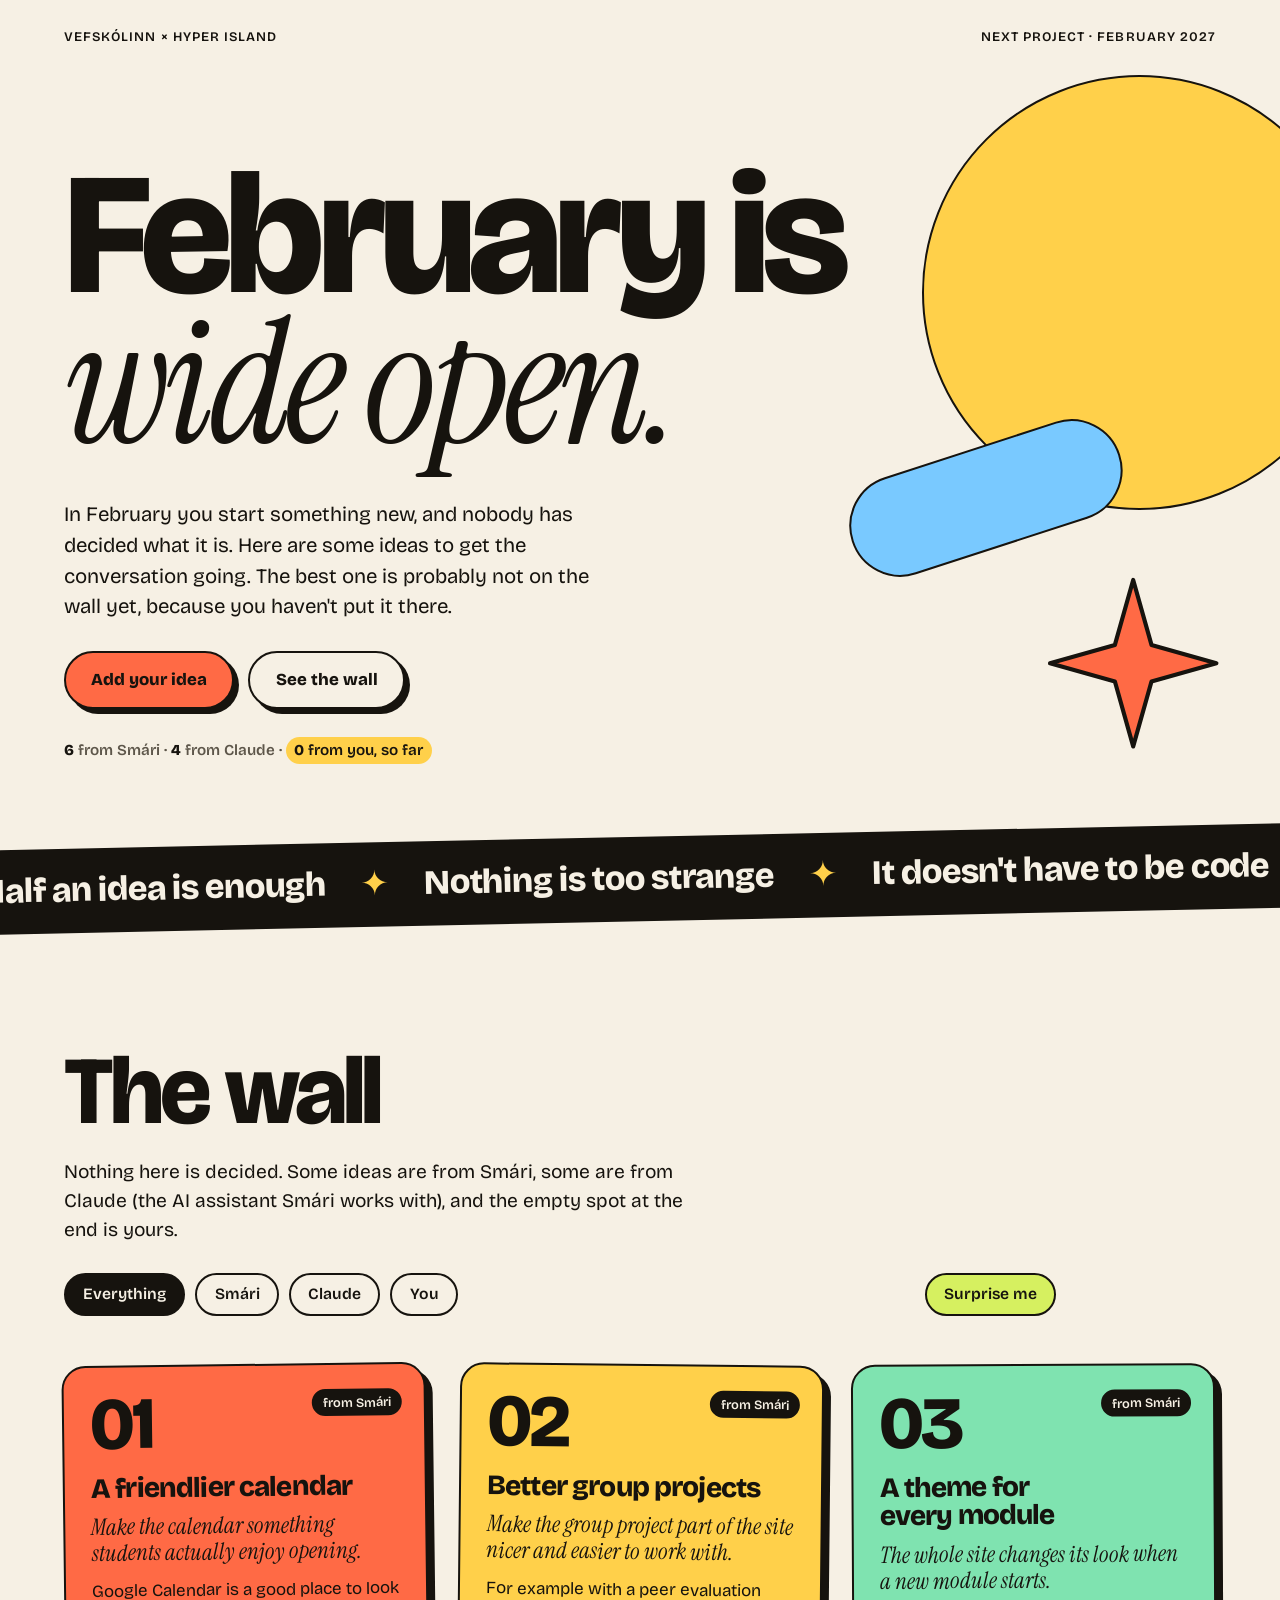
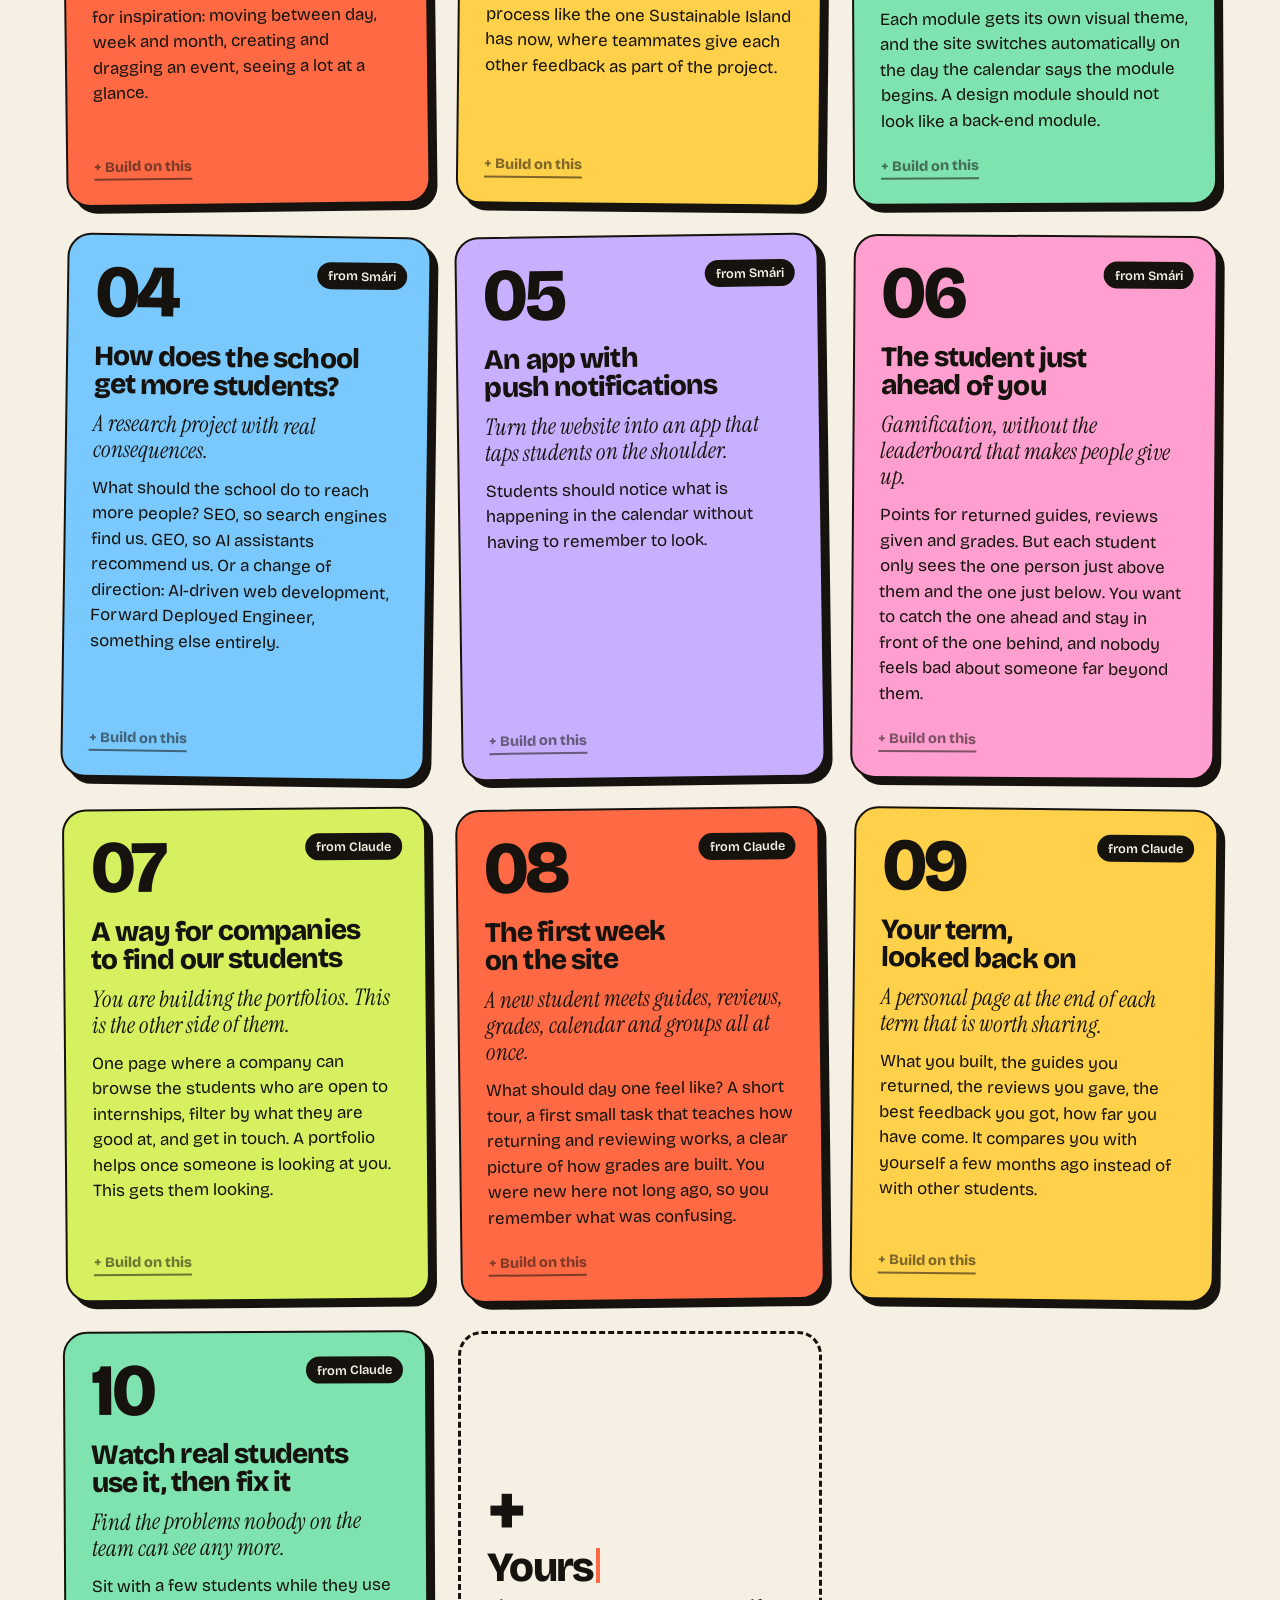
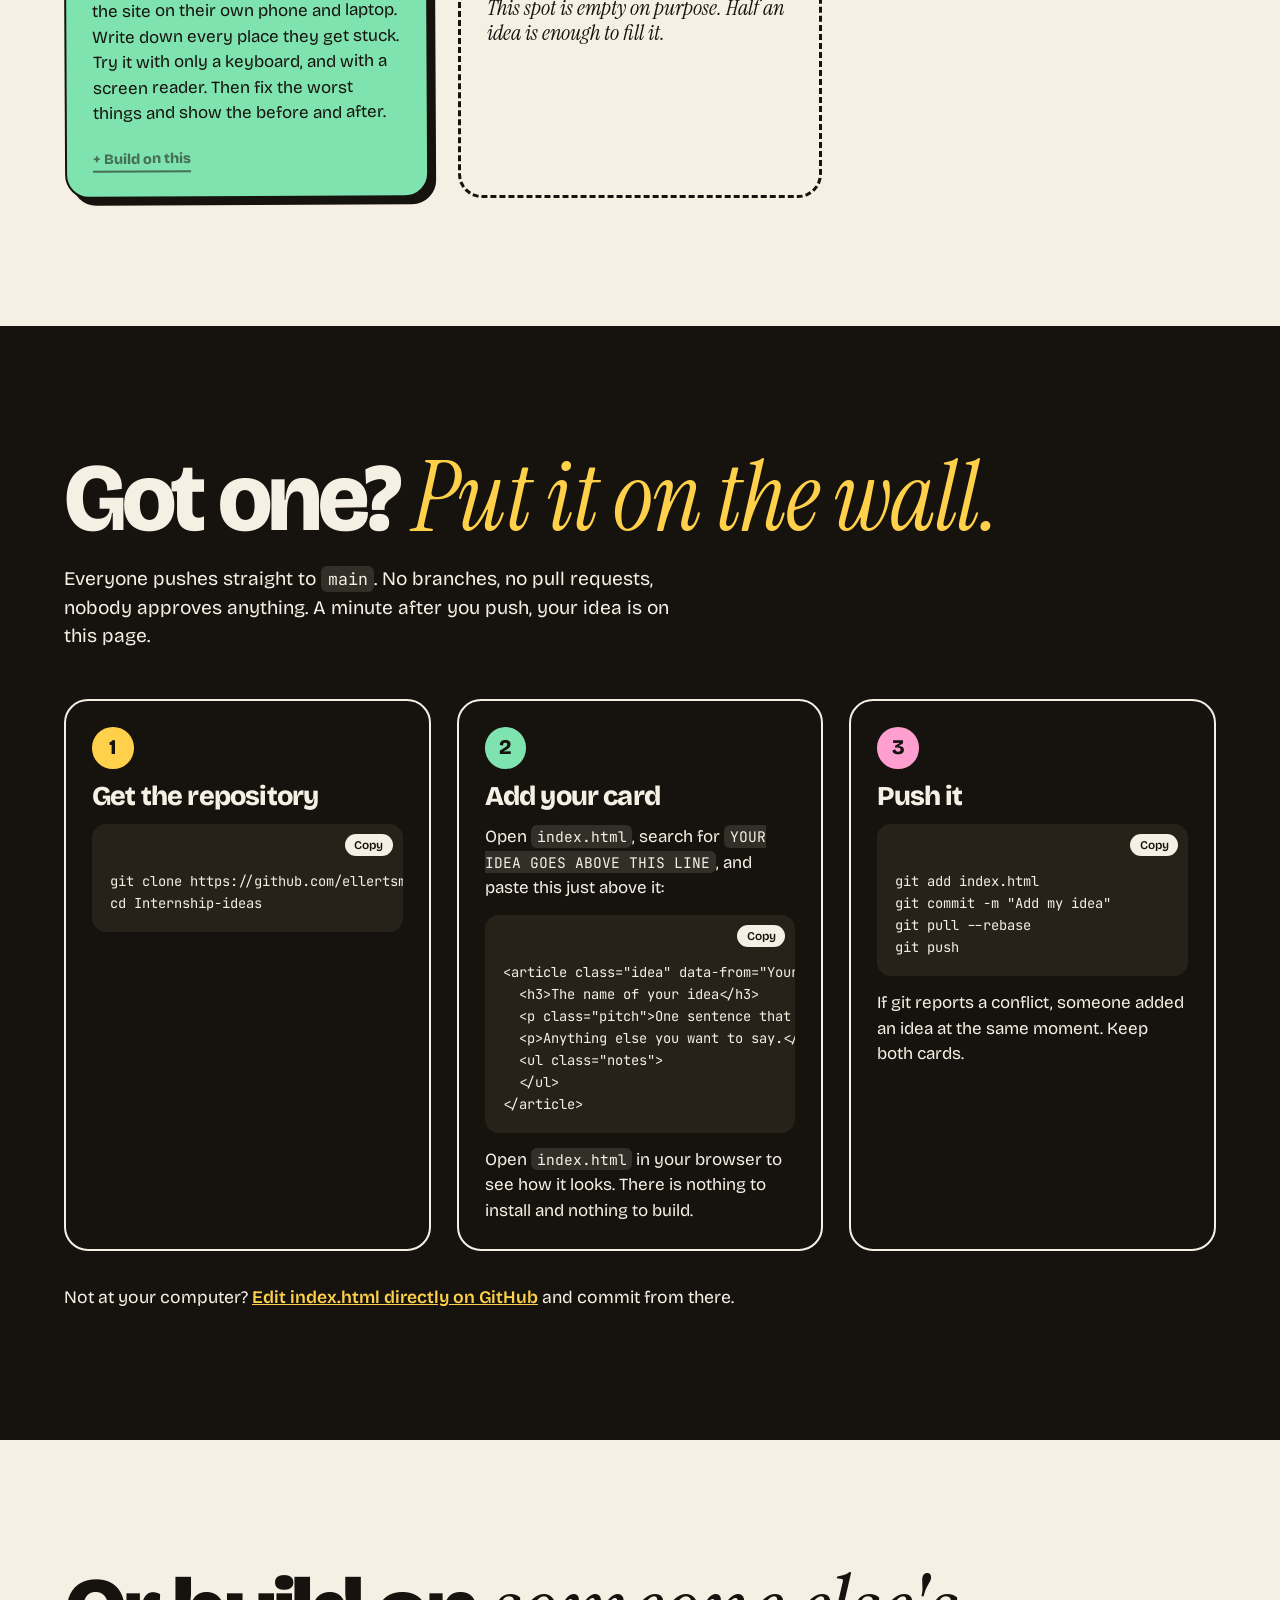
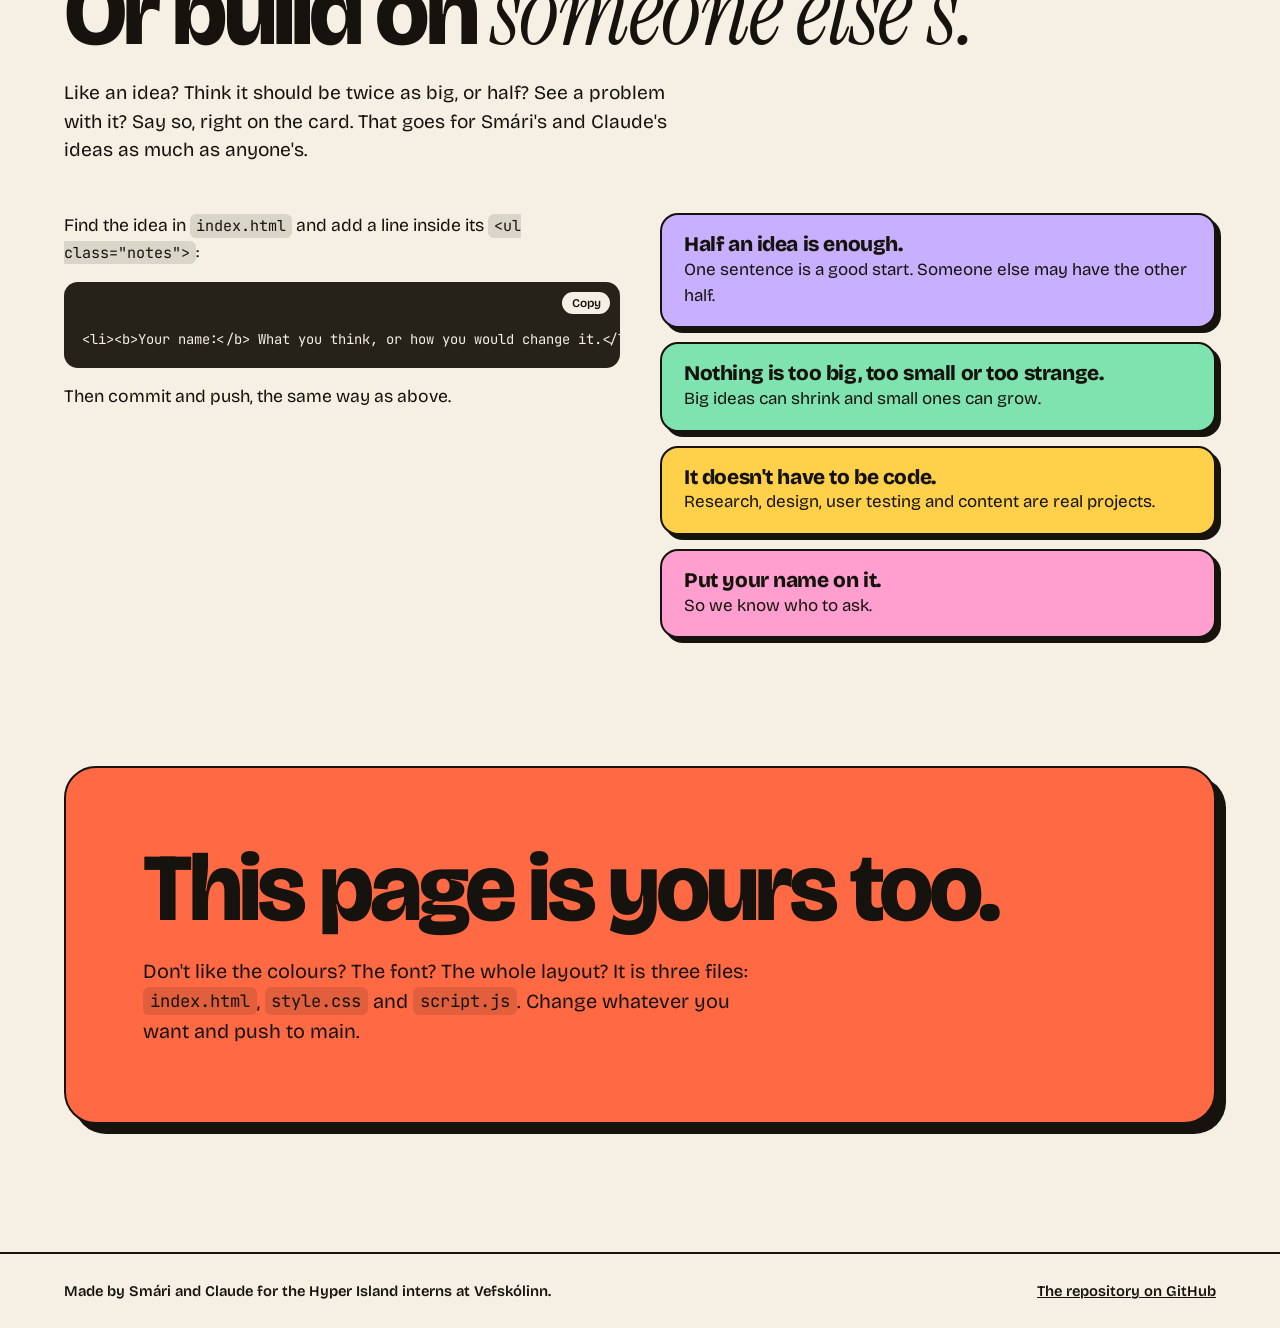
==== index.html @ c6256d3e "Turn the ideas list into a website Co-Authored-By: Claude Fable 5.2 <noreply@anthropic.com>" ====
<!doctype html>
<html lang="en">
<head>
  <meta charset="utf-8">
  <meta name="viewport" content="width=device-width, initial-scale=1">
  <title>February is wide open</title>
  <meta name="description" content="Ideas for the next internship project at Vefskólinn. Add yours.">
  <link rel="preconnect" href="https://fonts.googleapis.com">
  <link rel="preconnect" href="https://fonts.gstatic.com" crossorigin>
  <link href="https://fonts.googleapis.com/css2?family=Bricolage+Grotesque:opsz,wght@12..96,400;12..96,600;12..96,800&family=Instrument+Serif:ital@1&family=JetBrains+Mono:wght@400;600&display=swap" rel="stylesheet">
  <link rel="stylesheet" href="style.css">
</head>
<body>

<header class="hero">
  <div class="topline">
    <span>Vefskólinn × Hyper Island</span>
    <span>Next project · February 2027</span>
  </div>

  <div class="shape shape-sun" aria-hidden="true"></div>
  <div class="shape shape-pill" aria-hidden="true"></div>
  <svg class="shape shape-star" viewBox="0 0 100 100" aria-hidden="true"><path d="M50 0 L61 39 L100 50 L61 61 L50 100 L39 61 L0 50 L39 39 Z"/></svg>

  <h1>February is <em>wide open.</em></h1>

  <p class="lede">
    In February you start something new, and nobody has decided what it is.
    Here are some ideas to get the conversation going.
    The best one is probably not on the wall yet, because you haven't put it there.
  </p>

  <div class="hero-actions">
    <a class="btn btn-solid" href="#add">Add your idea</a>
    <a class="btn" href="#wall">See the wall</a>
  </div>

  <p class="tally" id="tally"></p>
</header>

<div class="marquee" aria-hidden="true">
  <div class="marquee-track">
    <span>Half an idea is enough</span><i>✦</i>
    <span>Nothing is too strange</span><i>✦</i>
    <span>It doesn't have to be code</span><i>✦</i>
    <span>Steal, remix, disagree</span><i>✦</i>
    <span>Push to main</span><i>✦</i>
    <span>Half an idea is enough</span><i>✦</i>
    <span>Nothing is too strange</span><i>✦</i>
    <span>It doesn't have to be code</span><i>✦</i>
    <span>Steal, remix, disagree</span><i>✦</i>
    <span>Push to main</span><i>✦</i>
  </div>
</div>

<main>

<section class="section" id="wall">
  <div class="section-head">
    <h2>The wall</h2>
    <p>
      Nothing here is decided. Some ideas are from Smári, some are from Claude
      (the AI assistant Smári works with), and the empty spot at the end is yours.
    </p>
    <div class="controls" id="controls" hidden>
      <button class="chip is-on" data-filter="all">Everything</button>
      <button class="chip" data-filter="smari">Smári</button>
      <button class="chip" data-filter="claude">Claude</button>
      <button class="chip" data-filter="you">You</button>
      <button class="chip chip-dice" id="surprise">Surprise me</button>
    </div>
  </div>

  <div class="wall" id="ideas">

    <!--
      ============================================================
      THE IDEAS
      Each idea is one <article class="idea">. To add yours, copy the
      template from the bottom of this list. Colours and numbers
      take care of themselves.
      ============================================================
    -->

    <article class="idea" data-from="Smári">
      <h3>A friendlier calendar</h3>
      <p class="pitch">Make the calendar something students actually enjoy opening.</p>
      <p>Google Calendar is a good place to look for inspiration: moving between day, week and month, creating and dragging an event, seeing a lot at a glance.</p>
      <ul class="notes">
      </ul>
    </article>

    <article class="idea" data-from="Smári">
      <h3>Better group projects</h3>
      <p class="pitch">Make the group project part of the site nicer and easier to work with.</p>
      <p>For example with a peer evaluation process like the one Sustainable Island has now, where teammates give each other feedback as part of the project.</p>
      <ul class="notes">
      </ul>
    </article>

    <article class="idea" data-from="Smári">
      <h3>A theme for every module</h3>
      <p class="pitch">The whole site changes its look when a new module starts.</p>
      <p>Each module gets its own visual theme, and the site switches automatically on the day the calendar says the module begins. A design module should not look like a back-end module.</p>
      <ul class="notes">
      </ul>
    </article>

    <article class="idea" data-from="Smári">
      <h3>How does the school get more students?</h3>
      <p class="pitch">A research project with real consequences.</p>
      <p>What should the school do to reach more people? SEO, so search engines find us. GEO, so AI assistants recommend us. Or a change of direction: AI-driven web development, Forward Deployed Engineer, something else entirely.</p>
      <ul class="notes">
      </ul>
    </article>

    <article class="idea" data-from="Smári">
      <h3>An app with push notifications</h3>
      <p class="pitch">Turn the website into an app that taps students on the shoulder.</p>
      <p>Students should notice what is happening in the calendar without having to remember to look.</p>
      <ul class="notes">
      </ul>
    </article>

    <article class="idea" data-from="Smári">
      <h3>The student just ahead of you</h3>
      <p class="pitch">Gamification, without the leaderboard that makes people give up.</p>
      <p>Points for returned guides, reviews given and grades. But each student only sees the one person just above them and the one just below. You want to catch the one ahead and stay in front of the one behind, and nobody feels bad about someone far beyond them.</p>
      <ul class="notes">
      </ul>
    </article>

    <article class="idea" data-from="Claude">
      <h3>A way for companies to find our students</h3>
      <p class="pitch">You are building the portfolios. This is the other side of them.</p>
      <p>One page where a company can browse the students who are open to internships, filter by what they are good at, and get in touch. A portfolio helps once someone is looking at you. This gets them looking.</p>
      <ul class="notes">
      </ul>
    </article>

    <article class="idea" data-from="Claude">
      <h3>The first week on the site</h3>
      <p class="pitch">A new student meets guides, reviews, grades, calendar and groups all at once.</p>
      <p>What should day one feel like? A short tour, a first small task that teaches how returning and reviewing works, a clear picture of how grades are built. You were new here not long ago, so you remember what was confusing.</p>
      <ul class="notes">
      </ul>
    </article>

    <article class="idea" data-from="Claude">
      <h3>Your term, looked back on</h3>
      <p class="pitch">A personal page at the end of each term that is worth sharing.</p>
      <p>What you built, the guides you returned, the reviews you gave, the best feedback you got, how far you have come. It compares you with yourself a few months ago instead of with other students.</p>
      <ul class="notes">
      </ul>
    </article>

    <article class="idea" data-from="Claude">
      <h3>Watch real students use it, then fix it</h3>
      <p class="pitch">Find the problems nobody on the team can see any more.</p>
      <p>Sit with a few students while they use the site on their own phone and laptop. Write down every place they get stuck. Try it with only a keyboard, and with a screen reader. Then fix the worst things and show the before and after.</p>
      <ul class="notes">
      </ul>
    </article>

    <!--
      ✦ TEMPLATE: copy from <article> to </article>, paste it just above
        the marker line further down, and fill it in.

    <article class="idea" data-from="Your name">
      <h3>The name of your idea</h3>
      <p class="pitch">One sentence that makes people curious.</p>
      <p>Anything else you want to say. Who is it for? Why would it be good?</p>
      <ul class="notes">
      </ul>
    </article>

    -->

    <!-- ✦ YOUR IDEA GOES ABOVE THIS LINE ✦ -->

    <a class="yours" href="#add">
      <span class="yours-plus" aria-hidden="true">+</span>
      <span class="yours-title">Yours<span class="cursor" aria-hidden="true"></span></span>
      <span class="yours-text">This spot is empty on purpose. Half an idea is enough to fill it.</span>
    </a>

  </div>
</section>

<section class="section dark" id="add">
  <div class="section-head">
    <h2>Got one? <em>Put it on the wall.</em></h2>
    <p>
      Everyone pushes straight to <code>main</code>. No branches, no pull requests,
      nobody approves anything. A minute after you push, your idea is on this page.
    </p>
  </div>

  <ol class="steps">
    <li>
      <h3>Get the repository</h3>
      <pre><code>git clone https://github.com/ellertsmari/Internship-ideas.git
cd Internship-ideas</code></pre>
    </li>
    <li>
      <h3>Add your card</h3>
      <p>Open <code>index.html</code>, search for <code>YOUR IDEA GOES ABOVE THIS LINE</code>, and paste this just above it:</p>
      <pre><code>&lt;article class="idea" data-from="Your name"&gt;
  &lt;h3&gt;The name of your idea&lt;/h3&gt;
  &lt;p class="pitch"&gt;One sentence that makes people curious.&lt;/p&gt;
  &lt;p&gt;Anything else you want to say.&lt;/p&gt;
  &lt;ul class="notes"&gt;
  &lt;/ul&gt;
&lt;/article&gt;</code></pre>
      <p>Open <code>index.html</code> in your browser to see how it looks. There is nothing to install and nothing to build.</p>
    </li>
    <li>
      <h3>Push it</h3>
      <pre><code>git add index.html
git commit -m "Add my idea"
git pull --rebase
git push</code></pre>
      <p>If git reports a conflict, someone added an idea at the same moment. Keep both cards.</p>
    </li>
  </ol>

  <p class="aside">
    Not at your computer?
    <a href="https://github.com/ellertsmari/Internship-ideas/edit/main/index.html">Edit index.html directly on GitHub</a>
    and commit from there.
  </p>
</section>

<section class="section" id="build">
  <div class="section-head">
    <h2>Or build on <em>someone else's.</em></h2>
    <p>
      Like an idea? Think it should be twice as big, or half? See a problem with it?
      Say so, right on the card. That goes for Smári's and Claude's ideas as much as anyone's.
    </p>
  </div>

  <div class="build">
    <div>
      <p>Find the idea in <code>index.html</code> and add a line inside its <code>&lt;ul class="notes"&gt;</code>:</p>
      <pre><code>&lt;li&gt;&lt;b&gt;Your name:&lt;/b&gt; What you think, or how you would change it.&lt;/li&gt;</code></pre>
      <p>Then commit and push, the same way as above.</p>
    </div>
    <ul class="rules">
      <li><strong>Half an idea is enough.</strong> One sentence is a good start. Someone else may have the other half.</li>
      <li><strong>Nothing is too big, too small or too strange.</strong> Big ideas can shrink and small ones can grow.</li>
      <li><strong>It doesn't have to be code.</strong> Research, design, user testing and content are real projects.</li>
      <li><strong>Put your name on it.</strong> So we know who to ask.</li>
    </ul>
  </div>
</section>

<section class="section yoursite">
  <h2>This page is yours too.</h2>
  <p>
    Don't like the colours? The font? The whole layout? It is three files:
    <code>index.html</code>, <code>style.css</code> and <code>script.js</code>.
    Change whatever you want and push to main.
  </p>
</section>

</main>

<footer class="footer">
  <span>Made by Smári and Claude for the Hyper Island interns at Vefskólinn.</span>
  <a href="https://github.com/ellertsmari/Internship-ideas">The repository on GitHub</a>
</footer>

<script src="script.js"></script>
</body>
</html>
---- style.css ----
/* ------------------------------------------------------------
   Change anything in here. Colours are at the top.
   ------------------------------------------------------------ */

:root {
  --paper: #f6f0e4;
  --ink: #16130e;
  --muted: #5d564a;

  /* The card colours, used in this order and then repeated. */
  --c1: #ff6a45;
  --c2: #ffd04a;
  --c3: #7fe3b0;
  --c4: #79c9ff;
  --c5: #c9afff;
  --c6: #ff9fcf;
  --c7: #d6f060;

  --display: "Bricolage Grotesque", system-ui, sans-serif;
  --serif: "Instrument Serif", Georgia, serif;
  --mono: "JetBrains Mono", ui-monospace, monospace;

  --edge: 2.5px solid var(--ink);
  --gutter: clamp(18px, 5vw, 72px);
}

* { box-sizing: border-box; }

html { scroll-behavior: smooth; }

body {
  margin: 0;
  background: var(--paper);
  color: var(--ink);
  font-family: var(--display);
  font-size: 1.0625rem;
  line-height: 1.5;
  overflow-x: hidden;
}

h1, h2, h3, p { margin: 0; }

em {
  font-family: var(--serif);
  font-style: italic;
  font-weight: 400;
  letter-spacing: -0.01em;
}

a { color: inherit; }

code, pre { font-family: var(--mono); }

p code, li code {
  font-size: 0.86em;
  padding: 0.12em 0.4em;
  border-radius: 6px;
  background: color-mix(in srgb, currentColor 12%, transparent);
}

/* ---------- Hero ---------- */

.hero {
  position: relative;
  min-height: min(92vh, 900px);
  padding: 110px var(--gutter) 64px;
  display: flex;
  flex-direction: column;
  justify-content: flex-end;
  gap: 28px;
  overflow: hidden;
}

.topline {
  position: absolute;
  top: 28px;
  left: var(--gutter);
  right: var(--gutter);
  display: flex;
  justify-content: space-between;
  gap: 16px;
  font-size: 0.82rem;
  font-weight: 600;
  letter-spacing: 0.08em;
  text-transform: uppercase;
  z-index: 2;
}

.hero h1 {
  position: relative;
  z-index: 1;
  font-size: clamp(3.4rem, 13.5vw, 13rem);
  font-weight: 800;
  line-height: 0.86;
  letter-spacing: -0.045em;
  max-width: 11ch;
  animation: rise 0.9s cubic-bezier(0.2, 0.8, 0.2, 1) both;
}

.hero h1 em {
  display: block;
  letter-spacing: -0.03em;
  padding-bottom: 0.08em;
}

.lede {
  position: relative;
  z-index: 1;
  max-width: 34rem;
  font-size: clamp(1.1rem, 1.6vw, 1.35rem);
  animation: rise 0.9s 0.12s cubic-bezier(0.2, 0.8, 0.2, 1) both;
}

.hero-actions {
  position: relative;
  z-index: 1;
  display: flex;
  flex-wrap: wrap;
  gap: 14px;
  animation: rise 0.9s 0.22s cubic-bezier(0.2, 0.8, 0.2, 1) both;
}

.btn {
  display: inline-block;
  padding: 0.85em 1.5em;
  border: var(--edge);
  border-radius: 999px;
  background: var(--paper);
  font-weight: 800;
  font-size: 1.05rem;
  text-decoration: none;
  box-shadow: 5px 5px 0 var(--ink);
  transition: transform 0.15s, box-shadow 0.15s;
}

.btn:hover { transform: translate(-2px, -2px); box-shadow: 7px 7px 0 var(--ink); }
.btn:active { transform: translate(4px, 4px); box-shadow: 1px 1px 0 var(--ink); }
.btn-solid { background: var(--c1); }

.tally {
  position: relative;
  z-index: 1;
  min-height: 1.5em;
  font-size: 0.95rem;
  font-weight: 600;
  color: var(--muted);
}

.tally b { color: var(--ink); font-weight: 800; }

.tally .zero { white-space: nowrap; display: inline-block; background: var(--c2); color: var(--ink); padding: 0.15em 0.55em; border-radius: 999px; }

.shape { position: absolute; z-index: 0; }

.shape-sun {
  width: clamp(220px, 34vw, 520px);
  aspect-ratio: 1;
  border-radius: 50%;
  background: var(--c2);
  border: var(--edge);
  top: 9%;
  right: -6%;
  animation: float 9s ease-in-out infinite;
}

.shape-pill {
  width: clamp(150px, 22vw, 340px);
  height: clamp(60px, 8vw, 120px);
  border-radius: 999px;
  background: var(--c4);
  border: var(--edge);
  top: 54%;
  right: 12%;
  transform: rotate(-18deg);
  animation: float 11s 1s ease-in-out infinite reverse;
}

.shape-star {
  width: clamp(90px, 13vw, 200px);
  top: 70%;
  right: 5%;
  fill: var(--c1);
  stroke: var(--ink);
  stroke-width: 2.5;
  stroke-linejoin: round;
  overflow: visible;
  animation: spin 26s linear infinite;
}

@keyframes rise { from { opacity: 0; transform: translateY(28px); } }
@keyframes float { 50% { translate: 0 -22px; } }
@keyframes spin { to { rotate: 360deg; } }

/* ---------- Marquee ---------- */

.marquee {
  background: var(--ink);
  color: var(--paper);
  overflow: hidden;
  padding: 16px 0;
  transform: rotate(-1.2deg) scale(1.03);
  margin: 10px 0 0;
}

.marquee-track {
  display: flex;
  align-items: center;
  gap: 34px;
  width: max-content;
  font-size: clamp(1.3rem, 2.6vw, 2.1rem);
  font-weight: 800;
  letter-spacing: -0.02em;
  white-space: nowrap;
  animation: slide 32s linear infinite;
}

.marquee-track i { font-style: normal; color: var(--c2); }

@keyframes slide { to { transform: translateX(calc(-50% - 17px)); } }

/* ---------- Sections ---------- */

.section { padding: clamp(64px, 10vw, 130px) var(--gutter); }

.section-head { max-width: 62rem; margin-bottom: 48px; }

.section h2 {
  font-size: clamp(2.6rem, 7.5vw, 6.2rem);
  font-weight: 800;
  line-height: 0.92;
  letter-spacing: -0.04em;
  margin-bottom: 22px;
}

.section-head p { max-width: 40rem; font-size: 1.2rem; }

.controls { display: flex; flex-wrap: wrap; gap: 10px; margin-top: 28px; }

.chip {
  font: inherit;
  font-weight: 600;
  font-size: 0.98rem;
  padding: 0.5em 1.1em;
  border: var(--edge);
  border-radius: 999px;
  background: transparent;
  color: var(--ink);
  cursor: pointer;
  transition: background 0.15s, transform 0.15s;
}

.chip:hover { transform: translateY(-2px); }
.chip.is-on { background: var(--ink); color: var(--paper); }
.chip-dice { background: var(--c7); margin-left: auto; }

/* ---------- The wall ---------- */

.wall {
  display: grid;
  grid-template-columns: repeat(auto-fill, minmax(min(100%, 330px), 1fr));
  gap: 30px;
  counter-reset: idea;
}

.idea {
  --c: var(--c1);
  --r: -0.7deg;
  position: relative;
  counter-increment: idea;
  display: flex;
  flex-direction: column;
  gap: 12px;
  padding: 26px 26px 24px;
  background: var(--c);
  border: var(--edge);
  border-radius: 24px;
  box-shadow: 7px 7px 0 var(--ink);
  transform: rotate(var(--r));
  transition: transform 0.2s cubic-bezier(0.2, 0.8, 0.2, 1), box-shadow 0.2s;
}

.idea:nth-child(7n + 2) { --c: var(--c2); --r: 0.6deg; }
.idea:nth-child(7n + 3) { --c: var(--c3); --r: -0.3deg; }
.idea:nth-child(7n + 4) { --c: var(--c4); --r: 0.8deg; }
.idea:nth-child(7n + 5) { --c: var(--c5); --r: -0.8deg; }
.idea:nth-child(7n + 6) { --c: var(--c6); --r: 0.4deg; }
.idea:nth-child(7n + 7) { --c: var(--c7); --r: -0.5deg; }

.idea:hover {
  transform: rotate(0deg) translate(-3px, -5px);
  box-shadow: 12px 14px 0 var(--ink);
  z-index: 2;
}

/* The big number. script.js sets data-n so numbers survive filtering. */
.idea::before {
  content: counter(idea, decimal-leading-zero);
  font-size: 4.6rem;
  font-weight: 800;
  line-height: 0.85;
  letter-spacing: -0.05em;
  margin-bottom: 6px;
}

.idea[data-n]::before { content: attr(data-n); }

/* Who it is from. */
.idea::after {
  content: "from " attr(data-from);
  position: absolute;
  top: 24px;
  right: 22px;
  padding: 0.3em 0.85em;
  border-radius: 999px;
  background: var(--ink);
  color: var(--paper);
  font-size: 0.8rem;
  font-weight: 600;
}

.idea h3 {
  font-size: 1.75rem;
  font-weight: 800;
  line-height: 1.02;
  letter-spacing: -0.03em;
  text-wrap: balance;
}

.idea .pitch {
  font-family: var(--serif);
  font-style: italic;
  font-size: 1.42rem;
  line-height: 1.15;
}

.notes {
  list-style: none;
  margin: 8px 0 0;
  padding: 14px 0 0;
  border-top: 2px dashed var(--ink);
  display: grid;
  gap: 8px;
  font-size: 0.97rem;
}

.notes:not(:has(li)) { display: none; }

.notes::before {
  content: "Built on by";
  font-size: 0.74rem;
  font-weight: 800;
  letter-spacing: 0.1em;
  text-transform: uppercase;
}

.build-link {
  margin-top: auto;
  padding-top: 10px;
  align-self: flex-start;
  font-size: 0.9rem;
  font-weight: 800;
  text-decoration: none;
  border-bottom: 2px solid var(--ink);
  opacity: 0.55;
  transition: opacity 0.15s;
}

.idea:hover .build-link, .build-link:focus-visible { opacity: 1; }

.idea.pop { animation: pop 0.9s cubic-bezier(0.2, 0.8, 0.2, 1); z-index: 3; }

@keyframes pop {
  0% { transform: rotate(var(--r)) scale(1); }
  30% { transform: rotate(-3deg) scale(1.07); }
  60% { transform: rotate(2.5deg) scale(1.05); }
  100% { transform: rotate(var(--r)) scale(1); }
}

/* The empty spot. */
.yours {
  display: flex;
  flex-direction: column;
  justify-content: center;
  gap: 8px;
  min-height: 300px;
  padding: 26px;
  border: 3px dashed var(--ink);
  border-radius: 24px;
  text-decoration: none;
  transition: background 0.2s, transform 0.2s;
}

.yours:hover { background: #fff; transform: rotate(-1deg) scale(1.02); }

.yours-plus { font-size: 5rem; font-weight: 800; line-height: 0.7; }

.yours-title { font-size: 2.6rem; font-weight: 800; letter-spacing: -0.04em; line-height: 1; }

.yours-text { font-family: var(--serif); font-style: italic; font-size: 1.35rem; line-height: 1.15; max-width: 16em; }

.cursor {
  display: inline-block;
  width: 0.09em;
  height: 0.85em;
  margin-left: 0.08em;
  background: var(--c1);
  vertical-align: -0.06em;
  animation: blink 1s steps(1) infinite;
}

@keyframes blink { 50% { opacity: 0; } }

/* ---------- How to add ---------- */

.dark { background: var(--ink); color: var(--paper); }

.dark h2 em { color: var(--c2); }

.steps {
  list-style: none;
  margin: 0;
  padding: 0;
  display: grid;
  grid-template-columns: repeat(auto-fit, minmax(min(100%, 340px), 1fr));
  gap: 26px;
  counter-reset: step;
}

.steps li {
  counter-increment: step;
  display: flex;
  flex-direction: column;
  gap: 14px;
  padding: 26px;
  border: 2.5px solid var(--paper);
  border-radius: 24px;
  min-width: 0;
}

.steps li::before {
  content: counter(step);
  display: grid;
  place-items: center;
  width: 2.6rem;
  height: 2.6rem;
  border-radius: 50%;
  background: var(--c2);
  color: var(--ink);
  font-weight: 800;
  font-size: 1.3rem;
}

.steps li:nth-child(2)::before { background: var(--c3); }
.steps li:nth-child(3)::before { background: var(--c6); }

.steps h3 { font-size: 1.7rem; font-weight: 800; letter-spacing: -0.03em; line-height: 1; }

pre code { padding: 0; background: none; font-size: inherit; }

.code { position: relative; min-width: 0; }

pre {
  margin: 0;
  padding: 46px 18px 18px;
  border-radius: 14px;
  background: #26221a;
  color: #f6f0e4;
  font-size: 0.86rem;
  line-height: 1.6;
  overflow-x: auto;
}

.copy {
  position: absolute;
  top: 10px;
  right: 10px;
  font: 600 0.74rem var(--display);
  padding: 0.35em 0.8em;
  border: 0;
  border-radius: 999px;
  background: var(--paper);
  color: var(--ink);
  cursor: pointer;
}

.copy.done { background: var(--c3); }

.aside { margin-top: 34px; font-size: 1.1rem; }
.aside a { color: var(--c2); font-weight: 600; }

/* ---------- Build on ---------- */

.build {
  display: grid;
  grid-template-columns: repeat(auto-fit, minmax(min(100%, 380px), 1fr));
  gap: 40px;
  align-items: start;
}

.build > div { display: grid; gap: 16px; min-width: 0; font-size: 1.1rem; }

.rules { list-style: none; margin: 0; padding: 0; display: grid; gap: 14px; }

.rules li {
  padding: 18px 22px;
  border: var(--edge);
  border-radius: 18px;
  background: var(--c5);
  box-shadow: 5px 5px 0 var(--ink);
}

.rules li:nth-child(2) { background: var(--c3); }
.rules li:nth-child(3) { background: var(--c2); }
.rules li:nth-child(4) { background: var(--c6); }

.rules strong { display: block; font-size: 1.3rem; font-weight: 800; letter-spacing: -0.02em; line-height: 1.15; }

/* ---------- This page is yours ---------- */

.yoursite {
  margin: 0 var(--gutter) clamp(64px, 10vw, 130px);
  padding: clamp(36px, 6vw, 80px);
  background: var(--c1);
  border: var(--edge);
  border-radius: 32px;
  box-shadow: 10px 10px 0 var(--ink);
}

.yoursite p { max-width: 38rem; font-size: 1.25rem; }

.footer {
  display: flex;
  flex-wrap: wrap;
  justify-content: space-between;
  gap: 12px;
  padding: 26px var(--gutter);
  border-top: var(--edge);
  font-size: 0.92rem;
  font-weight: 600;
}

:focus-visible { outline: 3px solid var(--ink); outline-offset: 3px; }
.dark :focus-visible { outline-color: var(--c2); }

[hidden] { display: none !important; }

@media (max-width: 640px) {
  .topline { font-size: 0.68rem; }
  .hero { min-height: min(86vh, 760px); padding-top: 250px; }
  .shape-sun { top: 70px; }
  .shape-star { right: 50%; top: 120px; }
  .shape-pill { display: none; }
  .tally { line-height: 2; }
  .chip-dice { margin-left: 0; }
}

@media (prefers-reduced-motion: reduce) {
  html { scroll-behavior: auto; }
  *, *::before, *::after { animation: none !important; transition: none !important; }
}
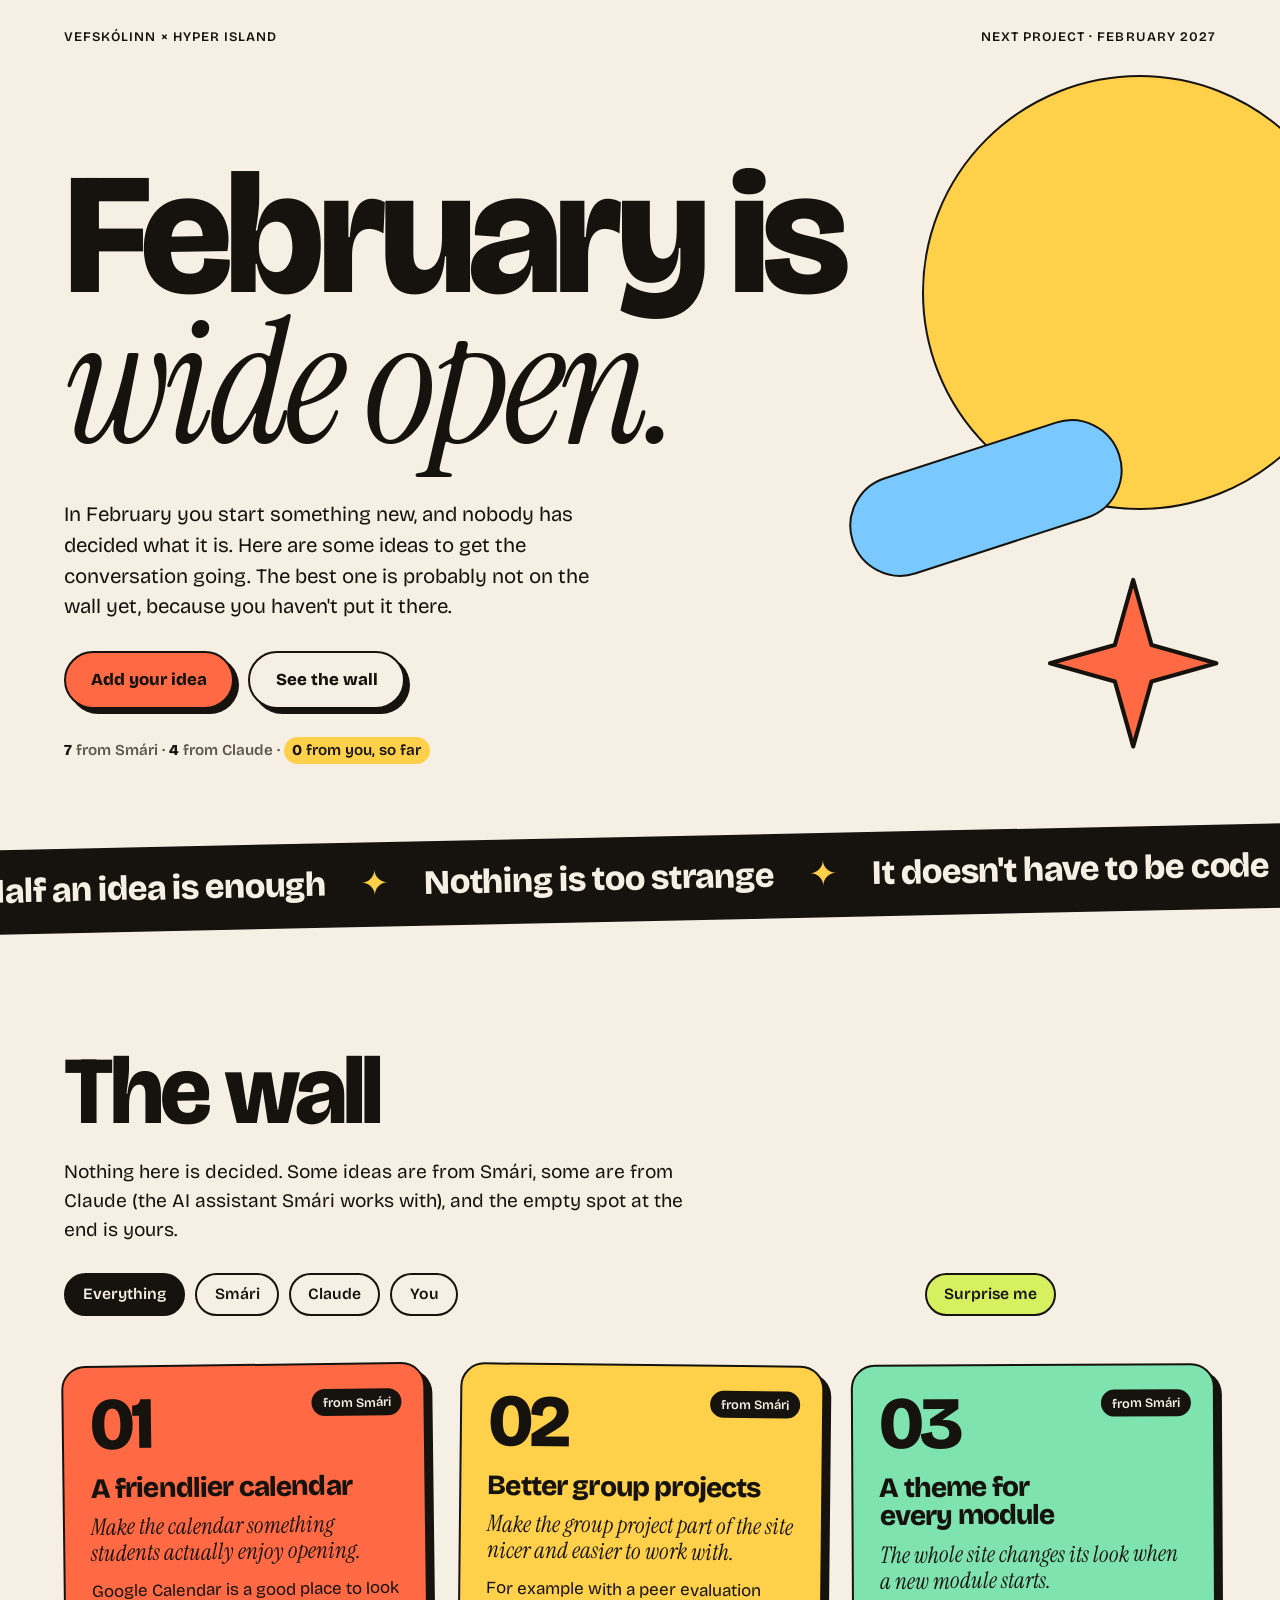
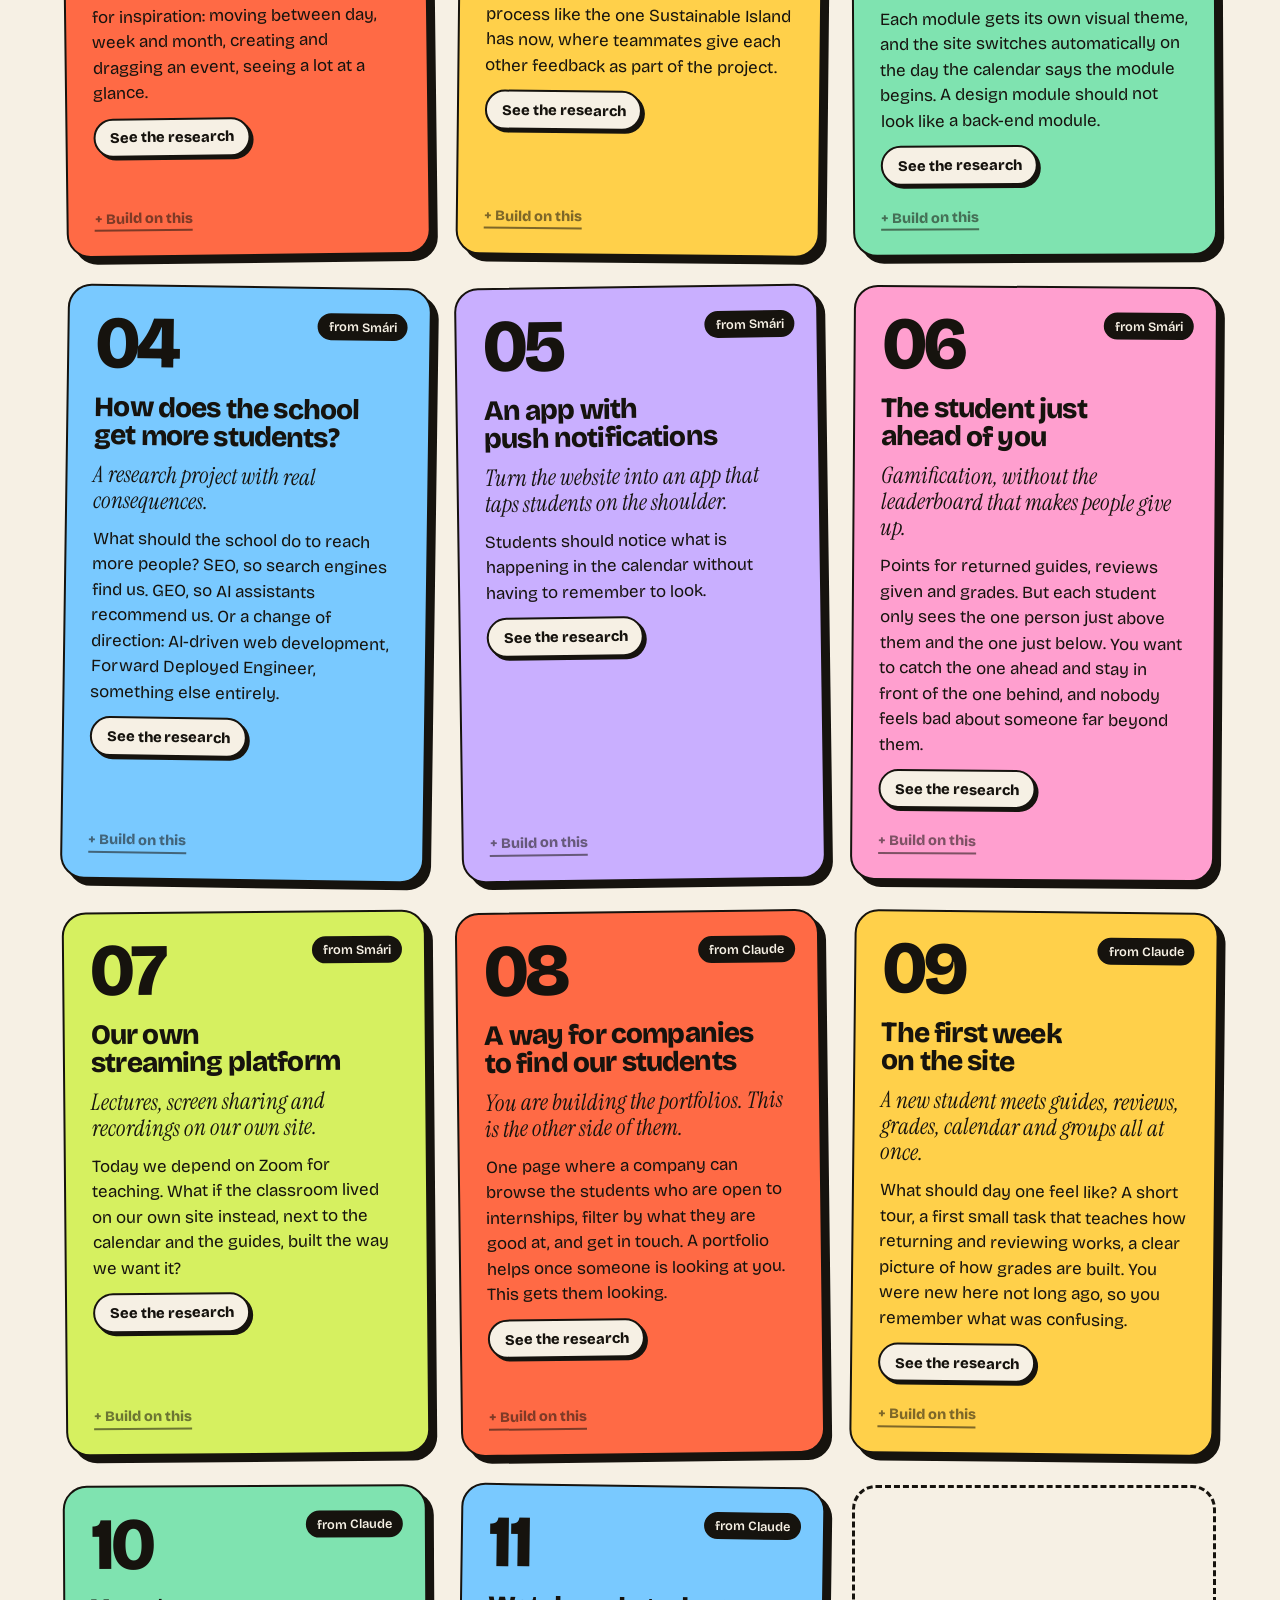
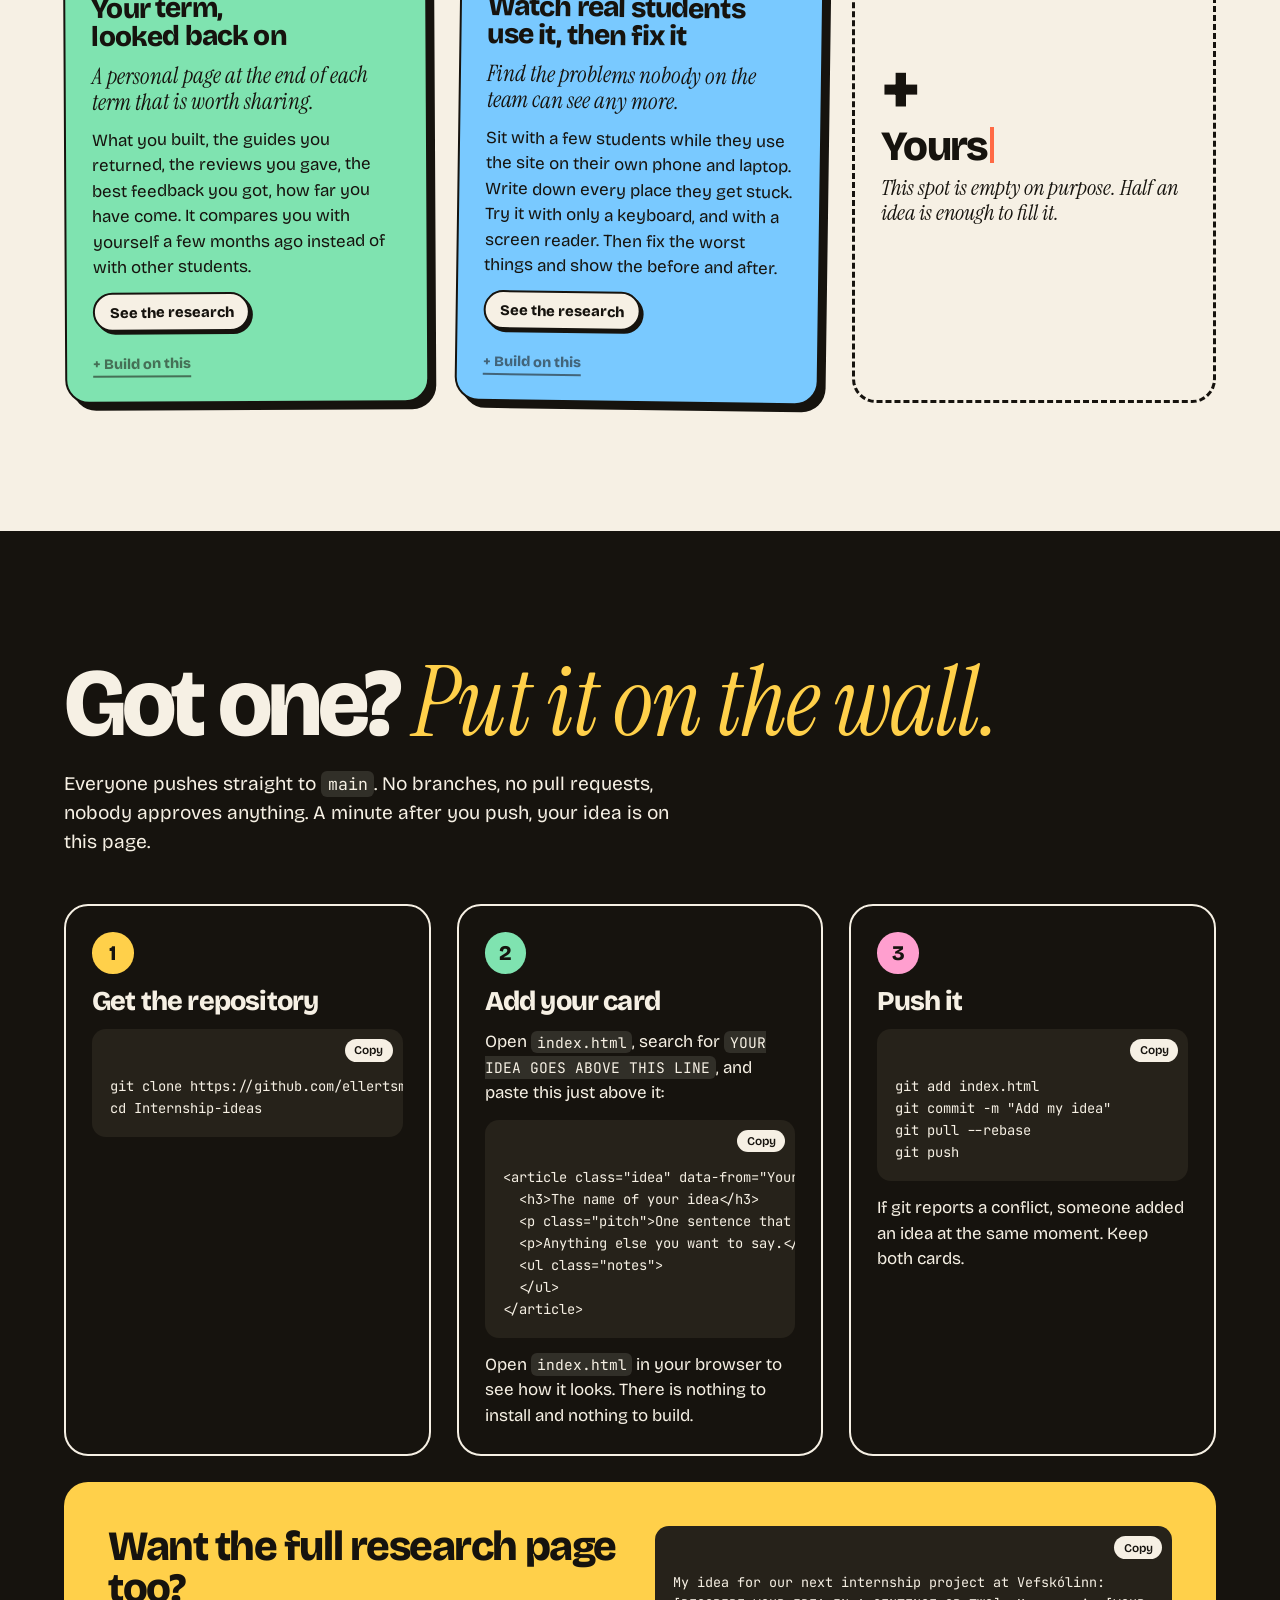
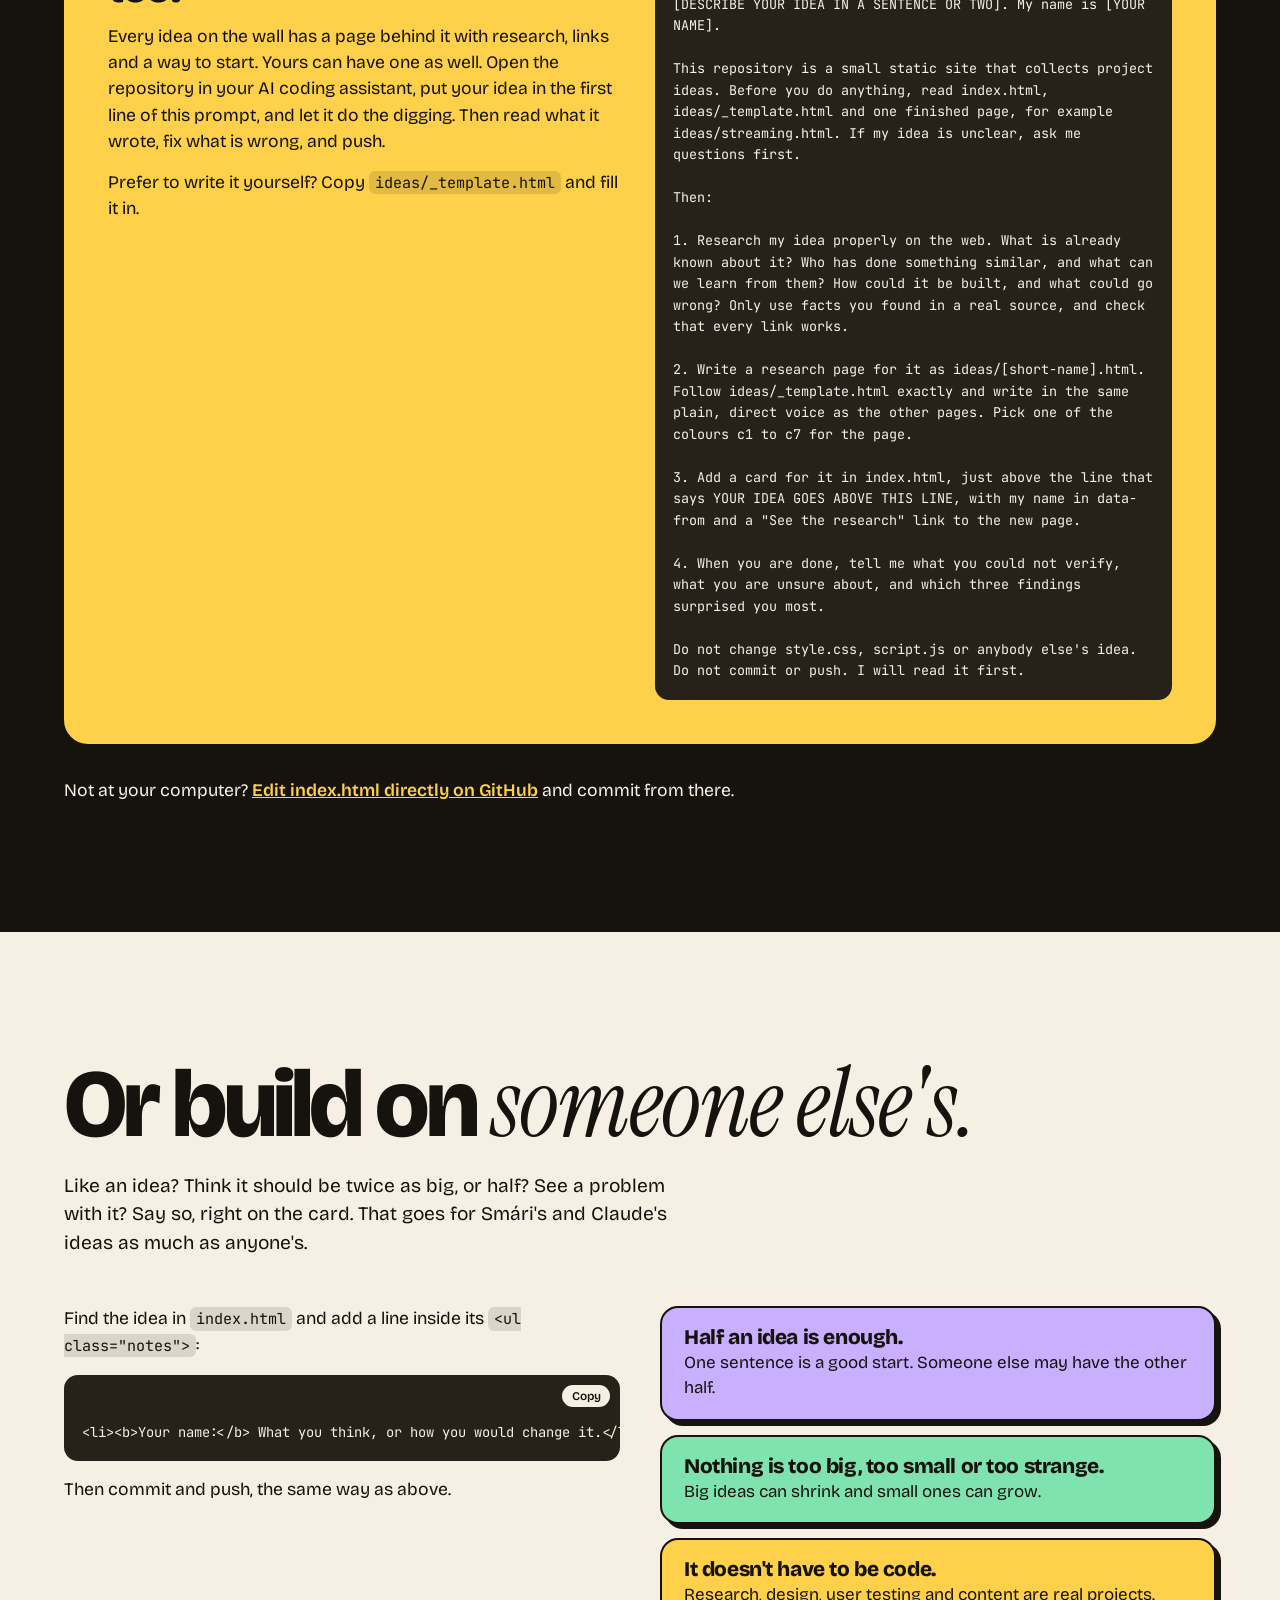
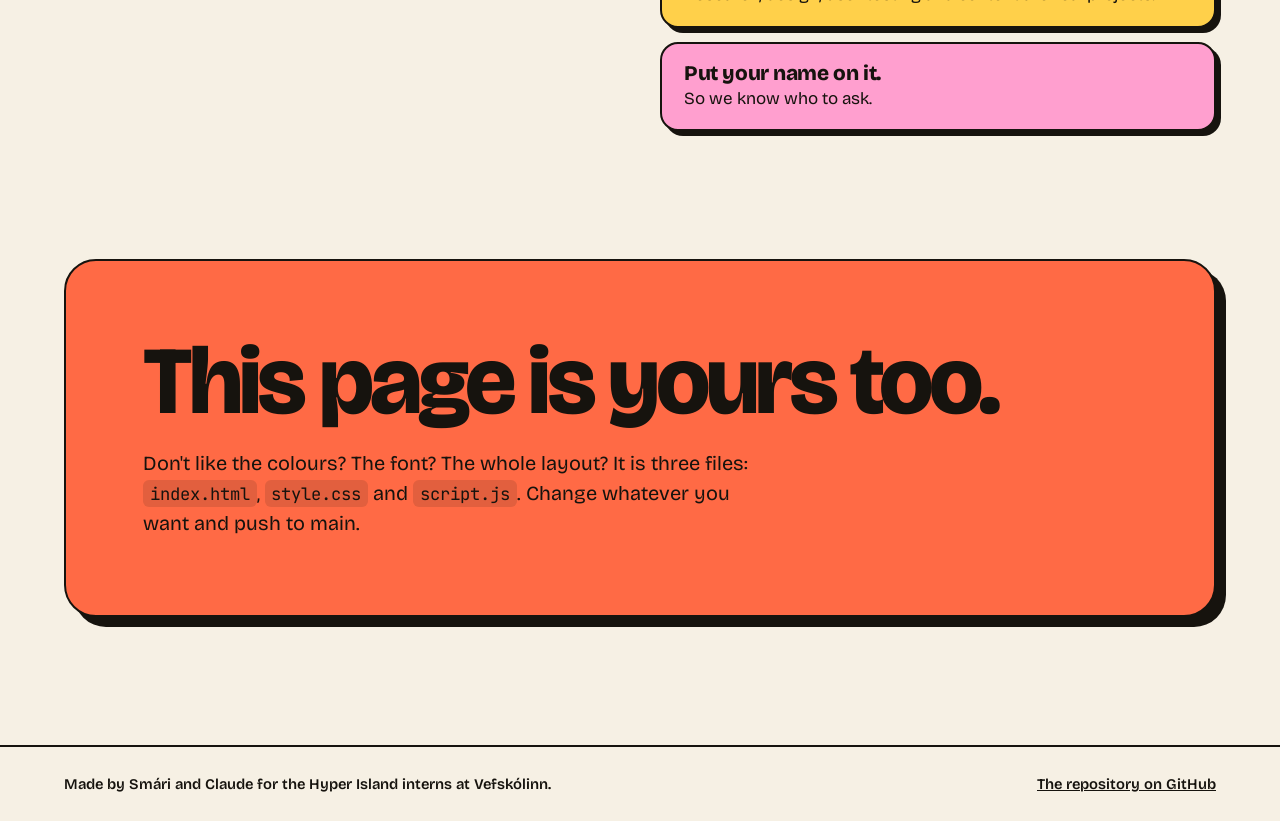
==== commit bc51730e: "Add a research page behind every idea, the streaming idea and a research prompt Co-Authored-By: Clau" ====
--- a/index.html
+++ b/index.html
@@ -88,6 +88,7 @@
       <p>Google Calendar is a good place to look for inspiration: moving between day, week and month, creating and dragging an event, seeing a lot at a glance.</p>
       <ul class="notes">
       </ul>
+      <a class="more" href="ideas/calendar.html">See the research</a>
     </article>
 
     <article class="idea" data-from="Smári">
@@ -96,6 +97,7 @@
       <p>For example with a peer evaluation process like the one Sustainable Island has now, where teammates give each other feedback as part of the project.</p>
       <ul class="notes">
       </ul>
+      <a class="more" href="ideas/group-projects.html">See the research</a>
     </article>
 
     <article class="idea" data-from="Smári">
@@ -104,6 +106,7 @@
       <p>Each module gets its own visual theme, and the site switches automatically on the day the calendar says the module begins. A design module should not look like a back-end module.</p>
       <ul class="notes">
       </ul>
+      <a class="more" href="ideas/module-themes.html">See the research</a>
     </article>
 
     <article class="idea" data-from="Smári">
@@ -112,6 +115,7 @@
       <p>What should the school do to reach more people? SEO, so search engines find us. GEO, so AI assistants recommend us. Or a change of direction: AI-driven web development, Forward Deployed Engineer, something else entirely.</p>
       <ul class="notes">
       </ul>
+      <a class="more" href="ideas/more-students.html">See the research</a>
     </article>
 
     <article class="idea" data-from="Smári">
@@ -120,6 +124,7 @@
       <p>Students should notice what is happening in the calendar without having to remember to look.</p>
       <ul class="notes">
       </ul>
+      <a class="more" href="ideas/push-app.html">See the research</a>
     </article>
 
     <article class="idea" data-from="Smári">
@@ -128,6 +133,16 @@
       <p>Points for returned guides, reviews given and grades. But each student only sees the one person just above them and the one just below. You want to catch the one ahead and stay in front of the one behind, and nobody feels bad about someone far beyond them.</p>
       <ul class="notes">
       </ul>
+      <a class="more" href="ideas/gamification.html">See the research</a>
+    </article>
+
+    <article class="idea" data-from="Smári">
+      <h3>Our own streaming platform</h3>
+      <p class="pitch">Lectures, screen sharing and recordings on our own site.</p>
+      <p>Today we depend on Zoom for teaching. What if the classroom lived on our own site instead, next to the calendar and the guides, built the way we want it?</p>
+      <ul class="notes">
+      </ul>
+      <a class="more" href="ideas/streaming.html">See the research</a>
     </article>
 
     <article class="idea" data-from="Claude">
@@ -136,6 +151,7 @@
       <p>One page where a company can browse the students who are open to internships, filter by what they are good at, and get in touch. A portfolio helps once someone is looking at you. This gets them looking.</p>
       <ul class="notes">
       </ul>
+      <a class="more" href="ideas/find-our-students.html">See the research</a>
     </article>
 
     <article class="idea" data-from="Claude">
@@ -144,6 +160,7 @@
       <p>What should day one feel like? A short tour, a first small task that teaches how returning and reviewing works, a clear picture of how grades are built. You were new here not long ago, so you remember what was confusing.</p>
       <ul class="notes">
       </ul>
+      <a class="more" href="ideas/first-week.html">See the research</a>
     </article>
 
     <article class="idea" data-from="Claude">
@@ -152,6 +169,7 @@
       <p>What you built, the guides you returned, the reviews you gave, the best feedback you got, how far you have come. It compares you with yourself a few months ago instead of with other students.</p>
       <ul class="notes">
       </ul>
+      <a class="more" href="ideas/term-recap.html">See the research</a>
     </article>
 
     <article class="idea" data-from="Claude">
@@ -160,6 +178,7 @@
       <p>Sit with a few students while they use the site on their own phone and laptop. Write down every place they get stuck. Try it with only a keyboard, and with a screen reader. Then fix the worst things and show the before and after.</p>
       <ul class="notes">
       </ul>
+      <a class="more" href="ideas/user-testing.html">See the research</a>
     </article>
 
     <!--
@@ -173,6 +192,10 @@
       <ul class="notes">
       </ul>
     </article>
+
+      Made a research page for it in ideas/? Link to it with this line,
+      just before </article>:
+      <a class="more" href="ideas/my-idea.html">See the research</a>
 
     -->
 
@@ -224,6 +247,36 @@
     </li>
   </ol>
 
+  <div class="prompt-box" id="prompt">
+    <div>
+      <h3>Want the full research page too?</h3>
+      <p>
+        Every idea on the wall has a page behind it with research, links and a way to start.
+        Yours can have one as well. Open the repository in your AI coding assistant,
+        put your idea in the first line of this prompt, and let it do the digging.
+        Then read what it wrote, fix what is wrong, and push.
+      </p>
+      <p>
+        Prefer to write it yourself? Copy <code>ideas/_template.html</code> and fill it in.
+      </p>
+    </div>
+    <pre class="prompt"><code>My idea for our next internship project at Vefskólinn: [DESCRIBE YOUR IDEA IN A SENTENCE OR TWO]. My name is [YOUR NAME].
+
+This repository is a small static site that collects project ideas. Before you do anything, read index.html, ideas/_template.html and one finished page, for example ideas/streaming.html. If my idea is unclear, ask me questions first.
+
+Then:
+
+1. Research my idea properly on the web. What is already known about it? Who has done something similar, and what can we learn from them? How could it be built, and what could go wrong? Only use facts you found in a real source, and check that every link works.
+
+2. Write a research page for it as ideas/[short-name].html. Follow ideas/_template.html exactly and write in the same plain, direct voice as the other pages. Pick one of the colours c1 to c7 for the page.
+
+3. Add a card for it in index.html, just above the line that says YOUR IDEA GOES ABOVE THIS LINE, with my name in data-from and a "See the research" link to the new page.
+
+4. When you are done, tell me what you could not verify, what you are unsure about, and which three findings surprised you most.
+
+Do not change style.css, script.js or anybody else's idea. Do not commit or push. I will read it first.</code></pre>
+  </div>
+
   <p class="aside">
     Not at your computer?
     <a href="https://github.com/ellertsmari/Internship-ideas/edit/main/index.html">Edit index.html directly on GitHub</a>
--- a/style.css
+++ b/style.css
@@ -488,6 +488,24 @@
 .aside { margin-top: 34px; font-size: 1.1rem; }
 .aside a { color: var(--c2); font-weight: 600; }
 
+.prompt-box {
+  display: grid;
+  grid-template-columns: repeat(auto-fit, minmax(min(100%, 380px), 1fr));
+  gap: 30px;
+  align-items: start;
+  margin-top: 26px;
+  padding: clamp(24px, 4vw, 44px);
+  border-radius: 24px;
+  background: var(--c2);
+  color: var(--ink);
+}
+
+.prompt-box > div { display: grid; gap: 14px; min-width: 0; font-size: 1.1rem; }
+
+.prompt-box h3 { font-size: clamp(1.8rem, 3.4vw, 2.6rem); font-weight: 800; letter-spacing: -0.035em; line-height: 1; }
+
+pre.prompt { white-space: pre-wrap; overflow-wrap: anywhere; font-size: 0.84rem; }
+
 /* ---------- Build on ---------- */
 
 .build {
@@ -558,3 +576,245 @@
   html { scroll-behavior: auto; }
   *, *::before, *::after { animation: none !important; transition: none !important; }
 }
+
+/* ============================================================
+   The research pages in ideas/
+   Each page sets its own colour: <body class="page" style="--c: var(--c3)">
+   ============================================================ */
+
+.more {
+  align-self: flex-start;
+  padding: 0.45em 1em;
+  border: var(--edge);
+  border-radius: 999px;
+  background: var(--paper);
+  font-size: 0.92rem;
+  font-weight: 800;
+  text-decoration: none;
+  box-shadow: 3px 3px 0 var(--ink);
+  transition: transform 0.15s, box-shadow 0.15s;
+}
+
+.more:hover { transform: translate(-2px, -2px); box-shadow: 5px 5px 0 var(--ink); }
+
+.page { --c: var(--c1); }
+
+.page-hero {
+  padding: 28px var(--gutter) clamp(48px, 7vw, 96px);
+  background: var(--c);
+  border-bottom: var(--edge);
+  display: grid;
+  gap: 22px;
+}
+
+.back {
+  justify-self: start;
+  margin-bottom: clamp(28px, 6vw, 80px);
+  padding: 0.5em 1.1em;
+  border: var(--edge);
+  border-radius: 999px;
+  background: var(--paper);
+  font-weight: 800;
+  font-size: 0.95rem;
+  text-decoration: none;
+  box-shadow: 4px 4px 0 var(--ink);
+}
+
+.page-hero .from {
+  justify-self: start;
+  padding: 0.3em 0.9em;
+  border-radius: 999px;
+  background: var(--ink);
+  color: var(--paper);
+  font-size: 0.85rem;
+  font-weight: 600;
+}
+
+.page-hero h1 {
+  font-size: clamp(2.8rem, 9vw, 8rem);
+  font-weight: 800;
+  line-height: 0.9;
+  letter-spacing: -0.045em;
+  max-width: 14ch;
+  text-wrap: balance;
+}
+
+.page-hero .pitch {
+  font-family: var(--serif);
+  font-style: italic;
+  font-size: clamp(1.5rem, 3.2vw, 2.6rem);
+  line-height: 1.1;
+  max-width: 24em;
+}
+
+.glance { list-style: none; margin: 8px 0 0; padding: 0; display: flex; flex-wrap: wrap; gap: 10px; }
+
+.glance li {
+  padding: 0.5em 1em;
+  border: var(--edge);
+  border-radius: 14px;
+  background: color-mix(in srgb, var(--paper) 55%, transparent);
+  font-size: 0.95rem;
+}
+
+.glance b { font-weight: 800; }
+
+.page-main { padding: 0 var(--gutter); max-width: 1320px; }
+
+.page-main > section { padding: clamp(48px, 7vw, 90px) 0 0; }
+
+.page-main h2 {
+  font-size: clamp(2.2rem, 5.5vw, 4.4rem);
+  font-weight: 800;
+  line-height: 0.95;
+  letter-spacing: -0.04em;
+  margin-bottom: 24px;
+}
+
+.page-main h3 { font-size: 1.45rem; font-weight: 800; letter-spacing: -0.025em; line-height: 1.1; }
+
+.page-main section > p,
+.page-main section > ul:not([class]),
+.page-main section > ol:not([class]) { max-width: 44rem; font-size: 1.15rem; }
+
+.page-main section > p + p { margin-top: 1em; }
+
+.page-main section > ul:not([class]) li,
+.page-main section > ol:not([class]) li { margin-bottom: 0.5em; }
+
+.page-main a { font-weight: 600; text-decoration-thickness: 2px; text-underline-offset: 3px; }
+
+/* Findings: one big claim each, always with a source. */
+.facts, .inspo, .options {
+  display: grid;
+  grid-template-columns: repeat(auto-fill, minmax(min(100%, 300px), 1fr));
+  gap: 22px;
+  margin-top: 28px;
+}
+
+.fact {
+  display: flex;
+  flex-direction: column;
+  gap: 10px;
+  padding: 24px;
+  border: var(--edge);
+  border-radius: 22px;
+  background: #fff;
+  box-shadow: 6px 6px 0 var(--ink);
+}
+
+.fact strong {
+  font-size: 1.9rem;
+  font-weight: 800;
+  line-height: 1;
+  letter-spacing: -0.035em;
+  text-wrap: balance;
+}
+
+.fact .source { margin-top: auto; padding-top: 8px; font-size: 0.86rem; color: var(--muted); }
+
+/* Inspiration: the whole card is the link. */
+.inspo-card {
+  display: flex;
+  flex-direction: column;
+  gap: 8px;
+  padding: 22px;
+  border: var(--edge);
+  border-radius: 22px;
+  background: var(--c);
+  text-decoration: none;
+  box-shadow: 6px 6px 0 var(--ink);
+  transition: transform 0.2s, box-shadow 0.2s;
+}
+
+.page-main .inspo-card { font-weight: 400; }
+
+.inspo-card:hover { transform: translate(-3px, -4px) rotate(-0.6deg); box-shadow: 10px 11px 0 var(--ink); }
+
+.inspo-card strong { font-size: 1.45rem; font-weight: 800; letter-spacing: -0.03em; line-height: 1.05; }
+
+.inspo-card small { margin-top: auto; padding-top: 8px; font-family: var(--mono); font-size: 0.78rem; }
+
+.inspo-card small::after { content: " ↗"; }
+
+/* Ways to build it. */
+.option {
+  display: flex;
+  flex-direction: column;
+  gap: 12px;
+  padding: 24px;
+  border: var(--edge);
+  border-radius: 22px;
+}
+
+.option .good, .option .watch { font-size: 0.98rem; padding-left: 1.5em; position: relative; }
+.option .good::before { content: "+"; position: absolute; left: 0; font-weight: 800; }
+.option .watch::before { content: "!"; position: absolute; left: 0.15em; font-weight: 800; }
+
+/* A first week. */
+.plan { list-style: none; margin: 28px 0 0; padding: 0; display: grid; gap: 14px; counter-reset: plan; max-width: 52rem; }
+
+.plan li {
+  counter-increment: plan;
+  position: relative;
+  padding: 18px 22px 18px 76px;
+  border: var(--edge);
+  border-radius: 18px;
+  background: #fff;
+  font-size: 1.08rem;
+}
+
+.plan li::before {
+  content: counter(plan);
+  position: absolute;
+  left: 18px;
+  top: 14px;
+  display: grid;
+  place-items: center;
+  width: 2.4rem;
+  height: 2.4rem;
+  border-radius: 50%;
+  border: var(--edge);
+  background: var(--c);
+  font-weight: 800;
+  font-size: 1.2rem;
+}
+
+.plan strong { display: block; font-size: 1.2rem; font-weight: 800; letter-spacing: -0.02em; }
+
+/* Open questions. */
+.questions { list-style: none; margin: 28px 0 0; padding: 0; display: grid; gap: 12px; max-width: 52rem; }
+
+.questions li {
+  padding: 16px 22px;
+  border: 2.5px dashed var(--ink);
+  border-radius: 18px;
+  font-family: var(--serif);
+  font-style: italic;
+  font-size: 1.45rem;
+  line-height: 1.15;
+}
+
+/* Reading list. */
+.links { list-style: none; margin: 28px 0 0; padding: 0; display: grid; gap: 0; max-width: 52rem; }
+
+.links li { padding: 14px 0; border-top: 2px solid var(--ink); font-size: 1.05rem; }
+.links li:last-child { border-bottom: 2px solid var(--ink); }
+.links a { display: block; font-size: 1.2rem; font-weight: 800; letter-spacing: -0.02em; }
+
+.page-cta {
+  margin: clamp(64px, 9vw, 120px) var(--gutter);
+  padding: clamp(32px, 5vw, 64px);
+  background: var(--ink);
+  color: var(--paper);
+  border-radius: 32px;
+  display: grid;
+  gap: 18px;
+}
+
+.page-cta h2 { font-size: clamp(2rem, 5vw, 4rem); font-weight: 800; line-height: 0.95; letter-spacing: -0.04em; }
+.page-cta h2 em { color: var(--c2); }
+.page-cta p { max-width: 40rem; font-size: 1.15rem; }
+.page-cta .hero-actions { margin-top: 8px; animation: none; }
+.page-cta .btn { color: var(--ink); box-shadow: 5px 5px 0 var(--c2); }
+.page-cta .note { font-size: 0.92rem; opacity: 0.7; }
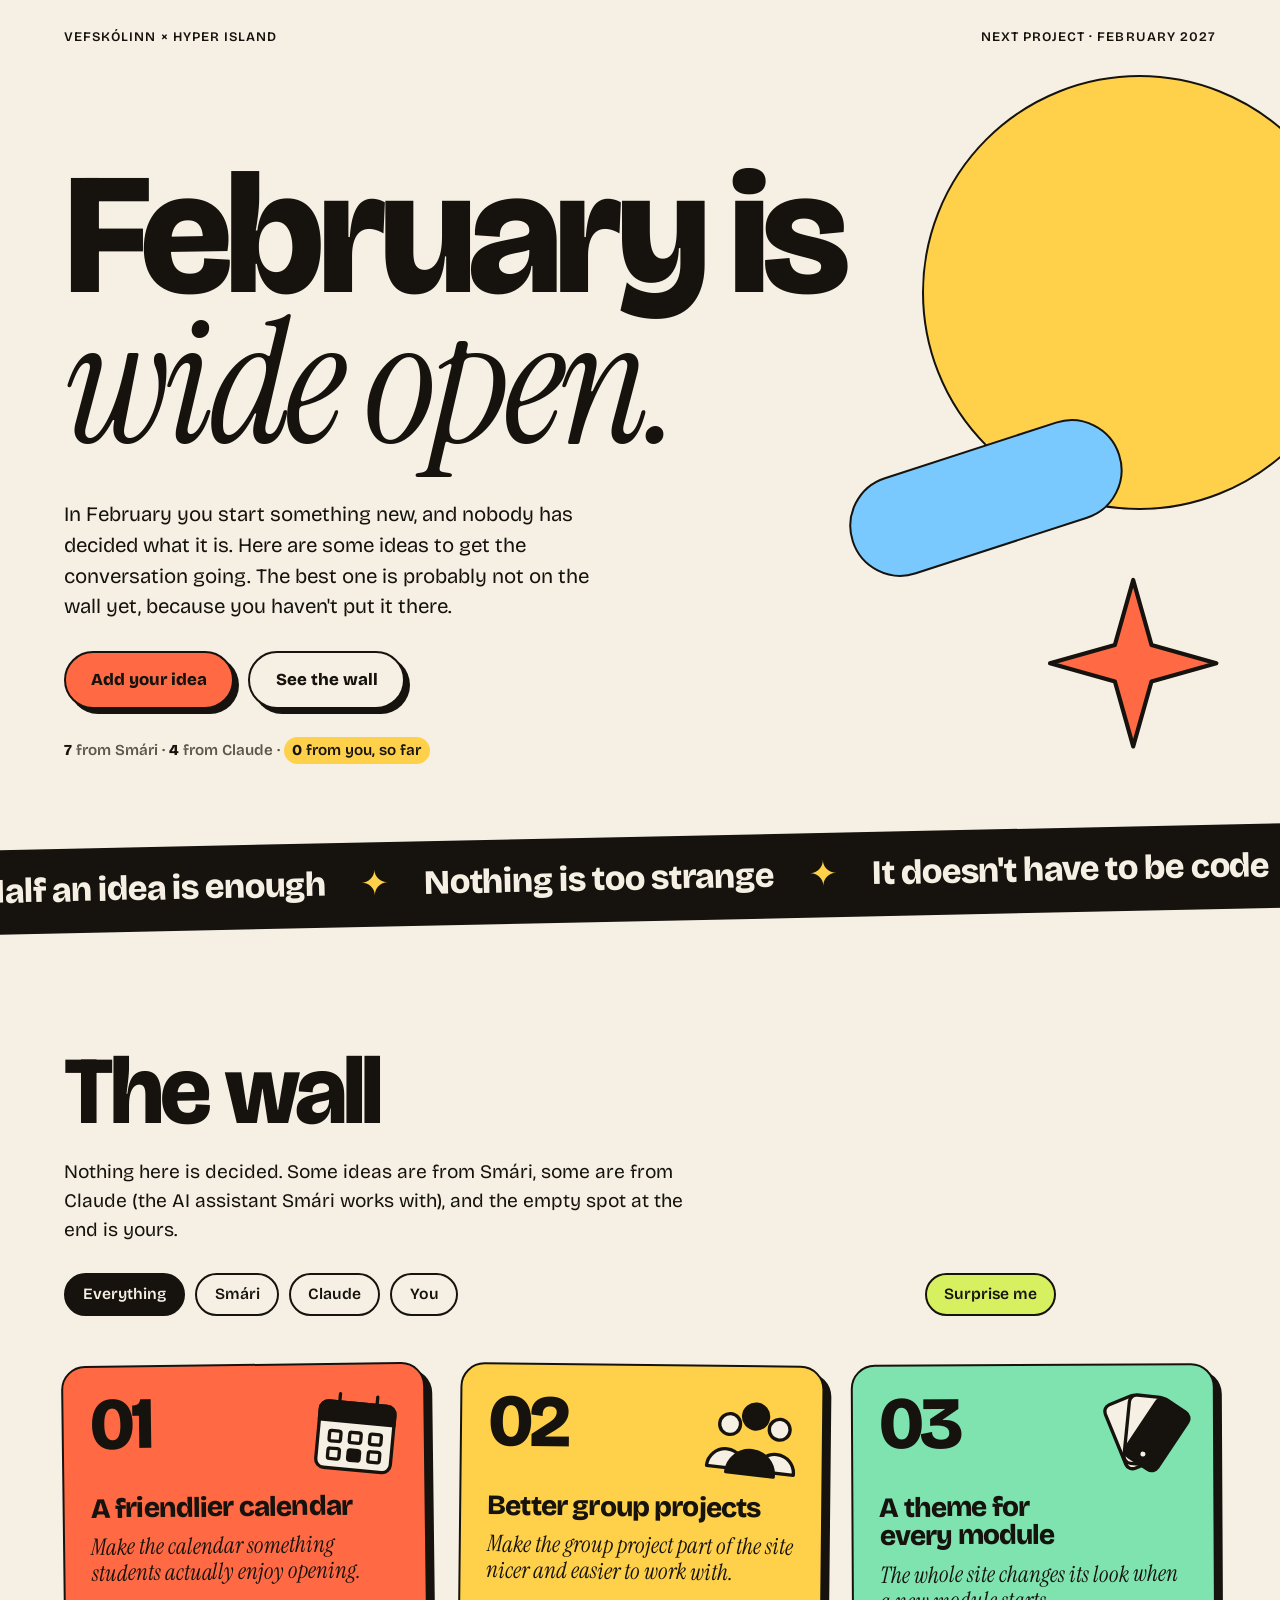
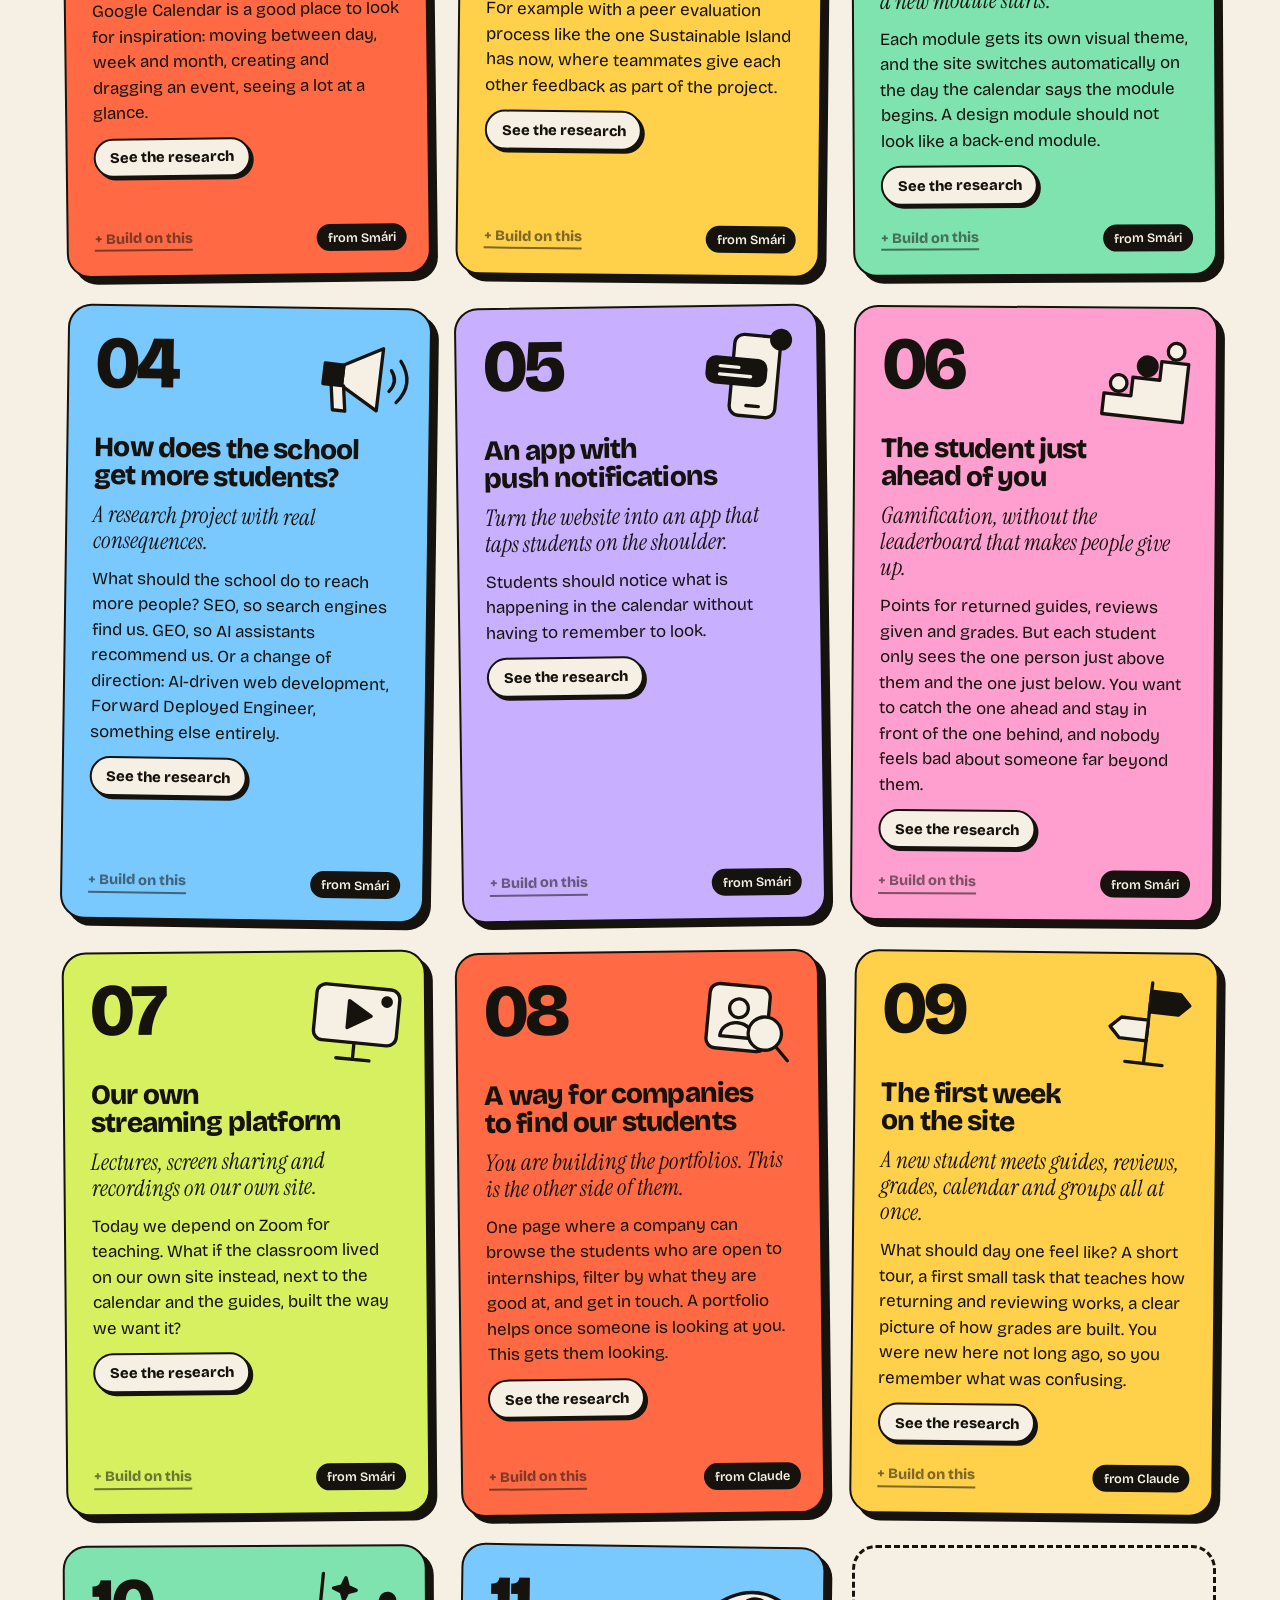
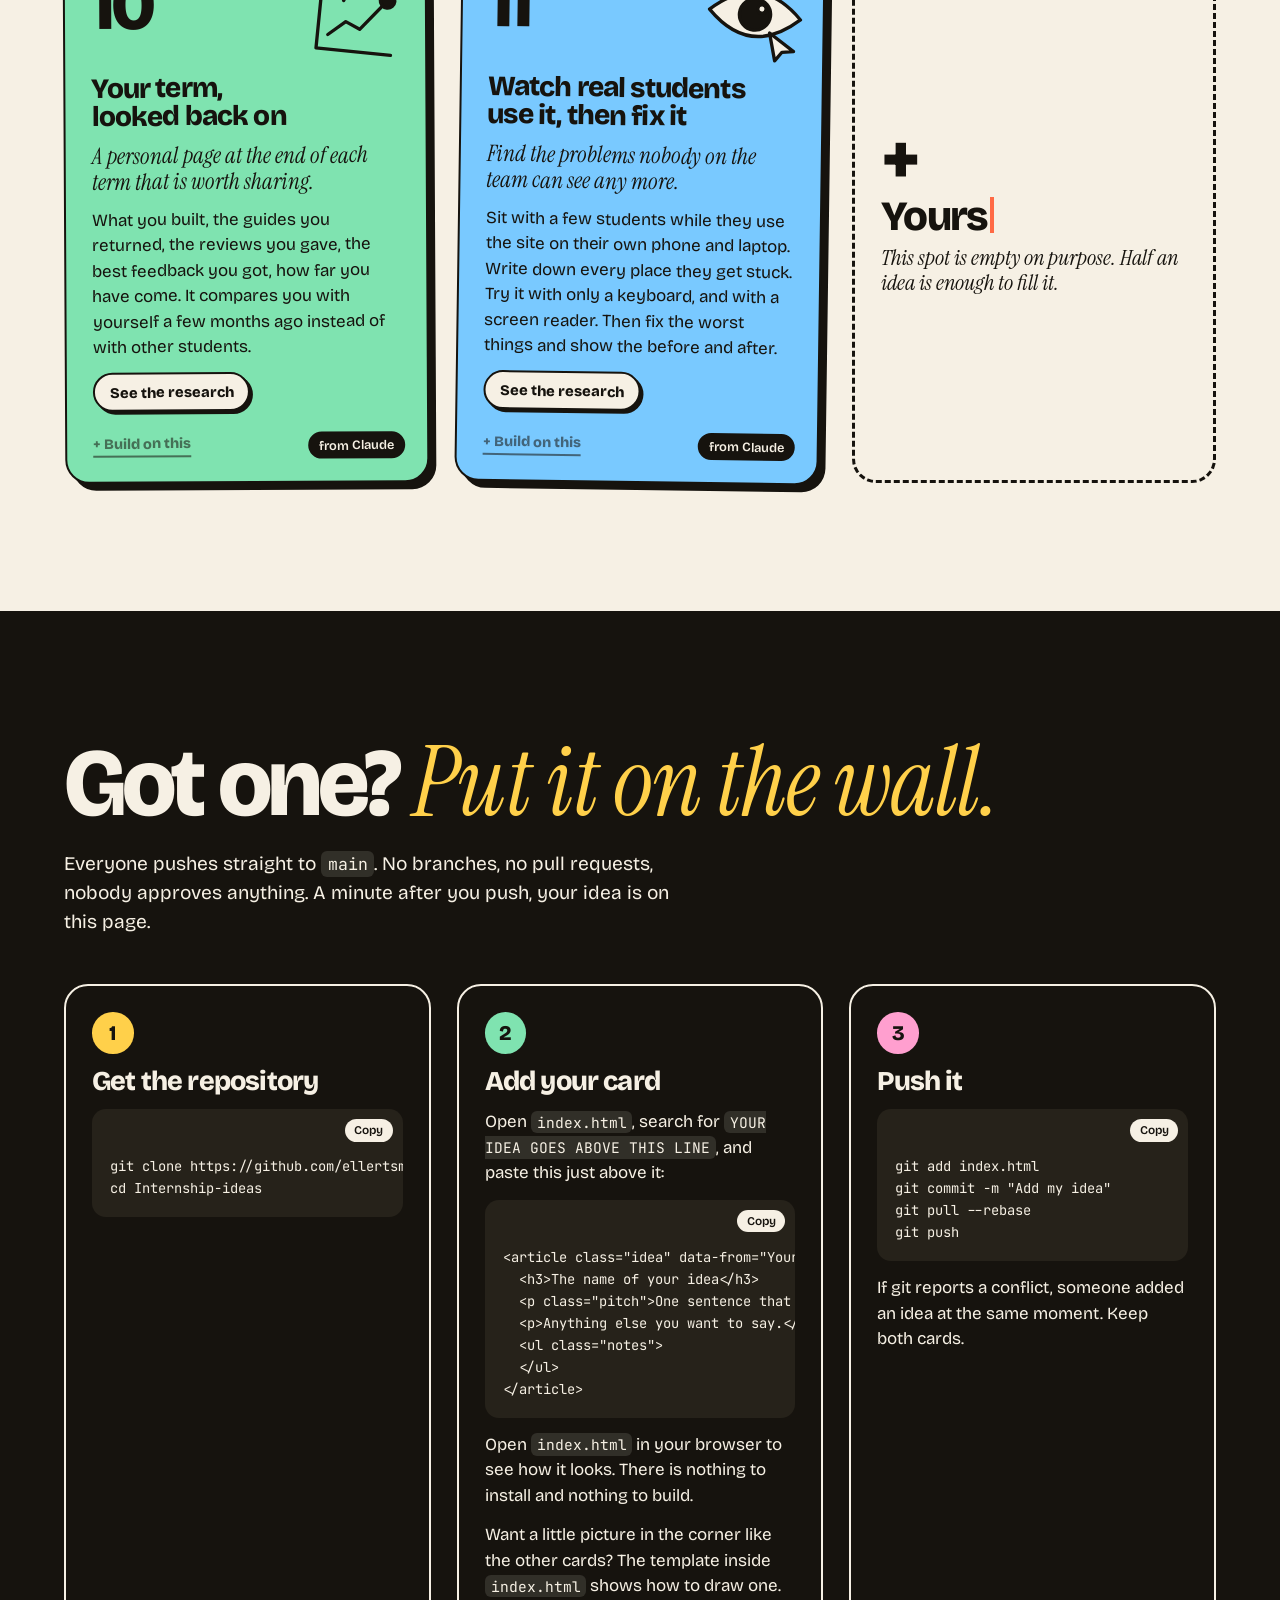
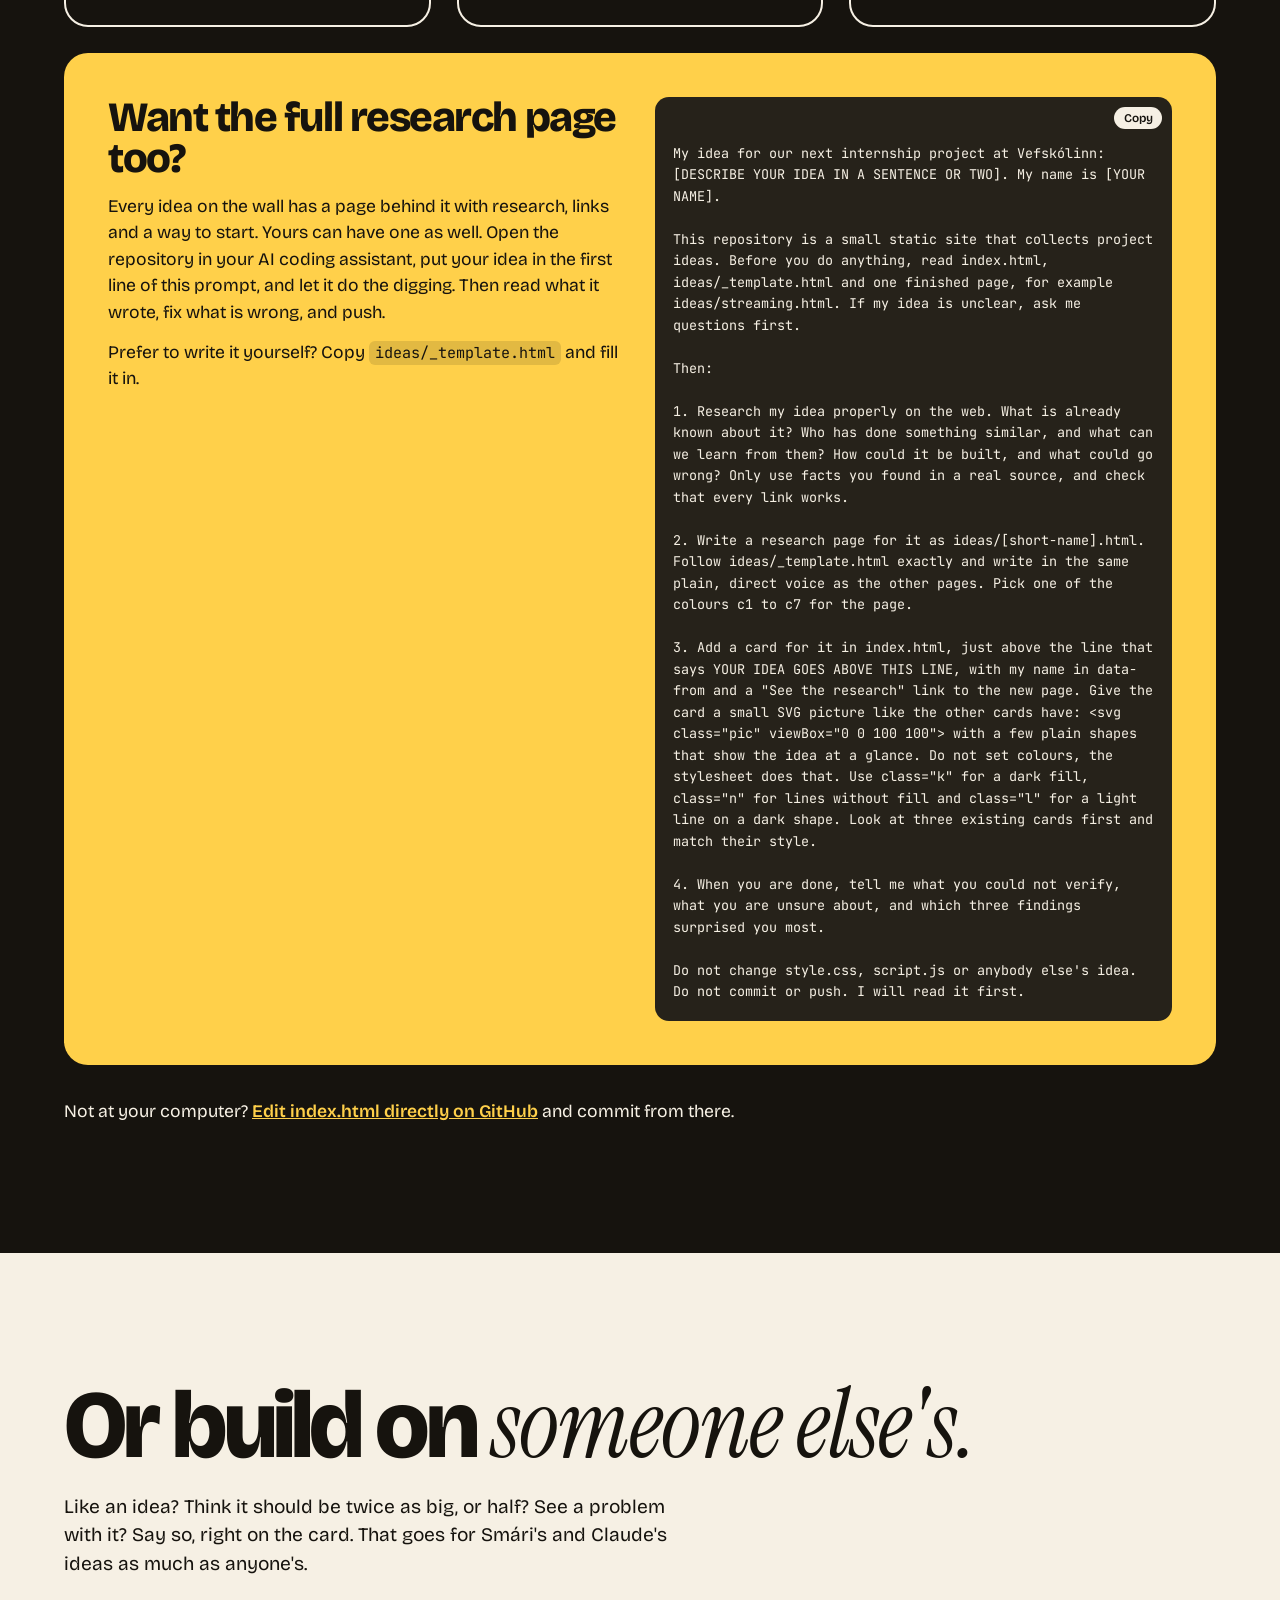
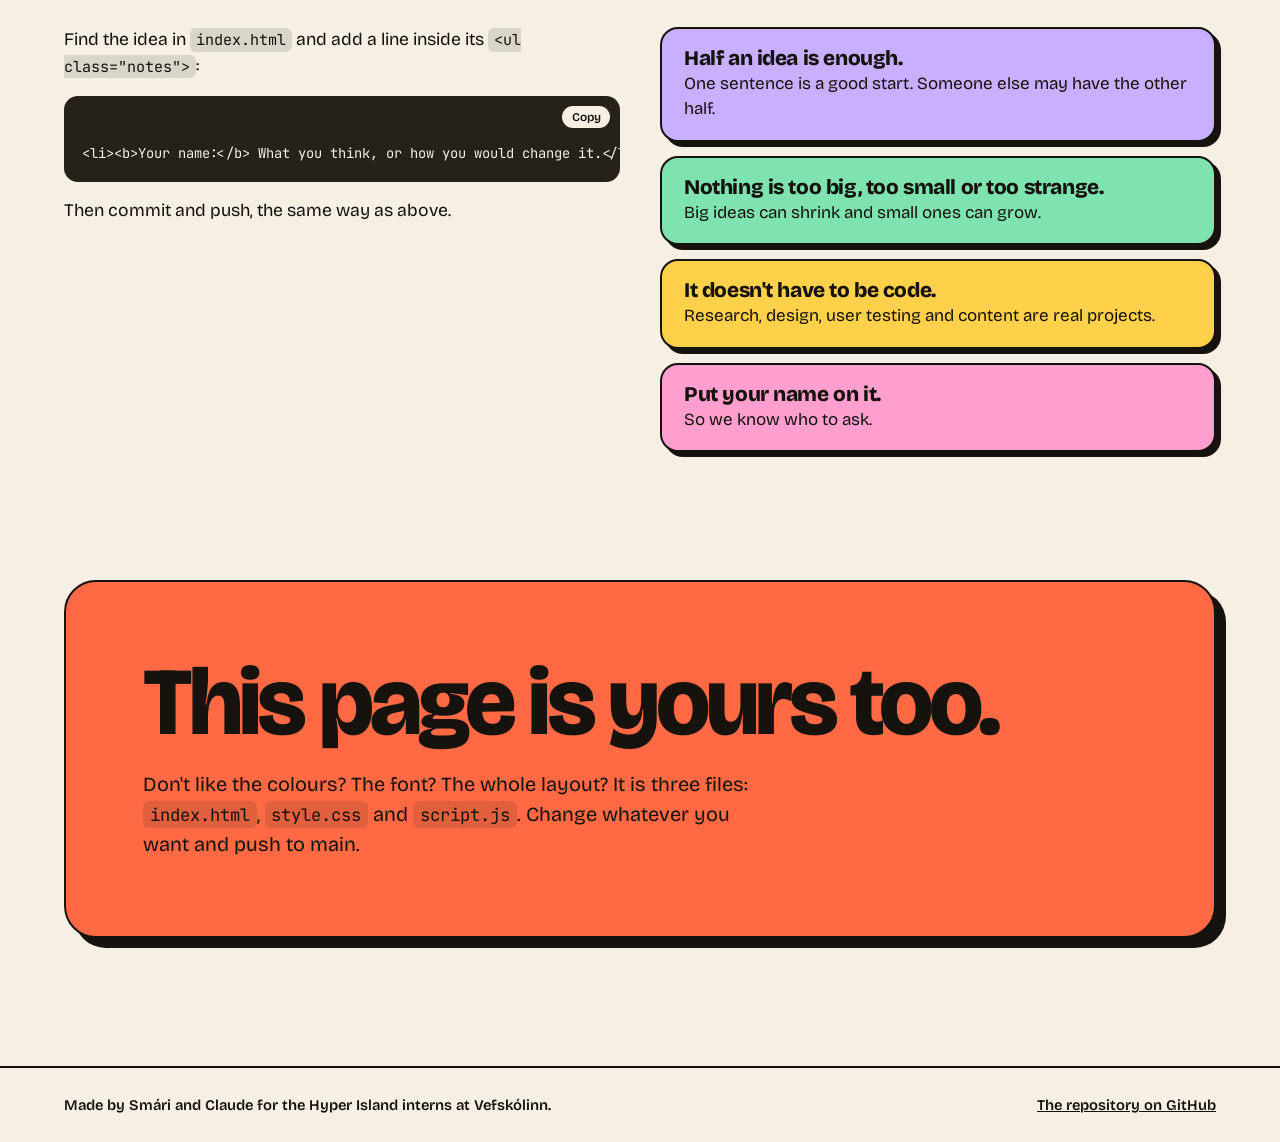
==== commit 2f28cf76: "Add a small SVG picture to every card Co-Authored-By: Claude Fable 5.2 <noreply@anthropic.com>" ====
--- a/index.html
+++ b/index.html
@@ -83,6 +83,13 @@
     -->
 
     <article class="idea" data-from="Smári">
+      <svg class="pic" viewBox="0 0 100 100" aria-hidden="true">
+        <rect x="14" y="22" width="72" height="64" rx="8"/>
+        <path class="k" d="M14 40V30a8 8 0 0 1 8-8h56a8 8 0 0 1 8 8v10z"/>
+        <path class="n" d="M32 14v14M68 14v14"/>
+        <rect x="25" y="50" width="11" height="10" rx="2"/><rect x="44.5" y="50" width="11" height="10" rx="2"/><rect x="64" y="50" width="11" height="10" rx="2"/>
+        <rect x="25" y="67" width="11" height="10" rx="2"/><rect class="k" x="44.5" y="67" width="11" height="10" rx="2"/><rect x="64" y="67" width="11" height="10" rx="2"/>
+      </svg>
       <h3>A friendlier calendar</h3>
       <p class="pitch">Make the calendar something students actually enjoy opening.</p>
       <p>Google Calendar is a good place to look for inspiration: moving between day, week and month, creating and dragging an event, seeing a lot at a glance.</p>
@@ -92,6 +99,11 @@
     </article>
 
     <article class="idea" data-from="Smári">
+      <svg class="pic" viewBox="0 0 100 100" aria-hidden="true">
+        <circle cx="26" cy="42" r="10"/><path d="M8 84a18 18 0 0 1 36 0z"/>
+        <circle cx="74" cy="42" r="10"/><path d="M56 84a18 18 0 0 1 36 0z"/>
+        <circle class="k" cx="50" cy="32" r="12"/><path class="k" d="M27 88a23 23 0 0 1 46 0z"/>
+      </svg>
       <h3>Better group projects</h3>
       <p class="pitch">Make the group project part of the site nicer and easier to work with.</p>
       <p>For example with a peer evaluation process like the one Sustainable Island has now, where teammates give each other feedback as part of the project.</p>
@@ -101,6 +113,12 @@
     </article>
 
     <article class="idea" data-from="Smári">
+      <svg class="pic" viewBox="0 0 100 100" aria-hidden="true">
+        <rect x="32" y="14" width="36" height="66" rx="7" transform="rotate(-28 50 72)"/>
+        <rect x="32" y="14" width="36" height="66" rx="7"/>
+        <rect class="k" x="32" y="14" width="36" height="66" rx="7" transform="rotate(28 50 72)"/>
+        <circle cx="50" cy="70" r="4"/>
+      </svg>
       <h3>A theme for every module</h3>
       <p class="pitch">The whole site changes its look when a new module starts.</p>
       <p>Each module gets its own visual theme, and the site switches automatically on the day the calendar says the module begins. A design module should not look like a back-end module.</p>
@@ -110,6 +128,12 @@
     </article>
 
     <article class="idea" data-from="Smári">
+      <svg class="pic" viewBox="0 0 100 100" aria-hidden="true">
+        <path d="M32 40l36-20v60L32 60z"/>
+        <path class="k" d="M14 40h18v20H14z"/>
+        <path d="M22 60l4 24h12l-4-24z"/>
+        <path class="n" d="M78 40q8 10 0 20M86 30q16 20 0 40"/>
+      </svg>
       <h3>How does the school get more students?</h3>
       <p class="pitch">A research project with real consequences.</p>
       <p>What should the school do to reach more people? SEO, so search engines find us. GEO, so AI assistants recommend us. Or a change of direction: AI-driven web development, Forward Deployed Engineer, something else entirely.</p>
@@ -119,6 +143,13 @@
     </article>
 
     <article class="idea" data-from="Smári">
+      <svg class="pic" viewBox="0 0 100 100" aria-hidden="true">
+        <rect x="34" y="12" width="44" height="78" rx="9"/>
+        <path class="n" d="M50 80h12"/>
+        <rect class="k" x="10" y="36" width="56" height="24" rx="8"/>
+        <path class="l" d="M22 44h18M22 52h30"/>
+        <circle class="k" cx="78" cy="14" r="9"/>
+      </svg>
       <h3>An app with push notifications</h3>
       <p class="pitch">Turn the website into an app that taps students on the shoulder.</p>
       <p>Students should notice what is happening in the calendar without having to remember to look.</p>
@@ -128,6 +159,12 @@
     </article>
 
     <article class="idea" data-from="Smári">
+      <svg class="pic" viewBox="0 0 100 100" aria-hidden="true">
+        <path d="M10 90V70h26V52h26V34h26v56z"/>
+        <circle cx="23" cy="59" r="8"/>
+        <circle class="k" cx="49" cy="40" r="9"/>
+        <circle cx="75" cy="23" r="8"/>
+      </svg>
       <h3>The student just ahead of you</h3>
       <p class="pitch">Gamification, without the leaderboard that makes people give up.</p>
       <p>Points for returned guides, reviews given and grades. But each student only sees the one person just above them and the one just below. You want to catch the one ahead and stay in front of the one behind, and nobody feels bad about someone far beyond them.</p>
@@ -137,6 +174,12 @@
     </article>
 
     <article class="idea" data-from="Smári">
+      <svg class="pic" viewBox="0 0 100 100" aria-hidden="true">
+        <rect x="10" y="18" width="80" height="54" rx="9"/>
+        <path class="k" d="M42 32l22 13-22 13z"/>
+        <path class="n" d="M50 72v14M34 88h32"/>
+        <circle class="k" cx="78" cy="30" r="4"/>
+      </svg>
       <h3>Our own streaming platform</h3>
       <p class="pitch">Lectures, screen sharing and recordings on our own site.</p>
       <p>Today we depend on Zoom for teaching. What if the classroom lived on our own site instead, next to the calendar and the guides, built the way we want it?</p>
@@ -146,6 +189,13 @@
     </article>
 
     <article class="idea" data-from="Claude">
+      <svg class="pic" viewBox="0 0 100 100" aria-hidden="true">
+        <rect x="10" y="18" width="58" height="62" rx="9"/>
+        <circle cx="39" cy="40" r="9"/>
+        <path d="M23 68a16 14 0 0 1 32 0z"/>
+        <circle cx="66" cy="62" r="16"/>
+        <path class="n" d="M78 74l12 12" stroke-width="7"/>
+      </svg>
       <h3>A way for companies to find our students</h3>
       <p class="pitch">You are building the portfolios. This is the other side of them.</p>
       <p>One page where a company can browse the students who are open to internships, filter by what they are good at, and get in touch. A portfolio helps once someone is looking at you. This gets them looking.</p>
@@ -155,6 +205,11 @@
     </article>
 
     <article class="idea" data-from="Claude">
+      <svg class="pic" viewBox="0 0 100 100" aria-hidden="true">
+        <path class="n" d="M50 12v76M32 90h36"/>
+        <path class="k" d="M50 20h28l10 10-10 10H50z"/>
+        <path d="M50 48H24L14 58l10 10h26z"/>
+      </svg>
       <h3>The first week on the site</h3>
       <p class="pitch">A new student meets guides, reviews, grades, calendar and groups all at once.</p>
       <p>What should day one feel like? A short tour, a first small task that teaches how returning and reviewing works, a clear picture of how grades are built. You were new here not long ago, so you remember what was confusing.</p>
@@ -164,6 +219,12 @@
     </article>
 
     <article class="idea" data-from="Claude">
+      <svg class="pic" viewBox="0 0 100 100" aria-hidden="true">
+        <path class="n" d="M14 14v72h72"/>
+        <path class="n" d="M24 72l16-14 14 6 24-30"/>
+        <circle class="k" cx="78" cy="34" r="7"/>
+        <path class="k" d="M36 16l3 8 8 3-8 3-3 8-3-8-8-3 8-3z"/>
+      </svg>
       <h3>Your term, looked back on</h3>
       <p class="pitch">A personal page at the end of each term that is worth sharing.</p>
       <p>What you built, the guides you returned, the reviews you gave, the best feedback you got, how far you have come. It compares you with yourself a few months ago instead of with other students.</p>
@@ -173,6 +234,12 @@
     </article>
 
     <article class="idea" data-from="Claude">
+      <svg class="pic" viewBox="0 0 100 100" aria-hidden="true">
+        <path d="M6 48q44-42 88 0q-44 42-88 0z"/>
+        <circle class="k" cx="50" cy="48" r="15"/>
+        <circle cx="56" cy="42" r="4"/>
+        <path d="M66 64l8 26 6-9 11-2z"/>
+      </svg>
       <h3>Watch real students use it, then fix it</h3>
       <p class="pitch">Find the problems nobody on the team can see any more.</p>
       <p>Sit with a few students while they use the site on their own phone and laptop. Write down every place they get stuck. Try it with only a keyboard, and with a screen reader. Then fix the worst things and show the before and after.</p>
@@ -186,12 +253,21 @@
         the marker line further down, and fill it in.
 
     <article class="idea" data-from="Your name">
+      <svg class="pic" viewBox="0 0 100 100" aria-hidden="true">
+        <circle cx="50" cy="50" r="30"/>
+        <path class="k" d="M50 30l6 14 14 6-14 6-6 14-6-14-14-6 14-6z"/>
+      </svg>
       <h3>The name of your idea</h3>
       <p class="pitch">One sentence that makes people curious.</p>
       <p>Anything else you want to say. Who is it for? Why would it be good?</p>
       <ul class="notes">
       </ul>
     </article>
+
+      The <svg class="pic"> is the little picture in the corner. It is optional.
+      Draw with plain shapes on a 100 by 100 canvas. The stylesheet gives every
+      shape a dark outline and a light fill. Add class="k" for a dark fill,
+      class="n" for no fill (lines), class="l" for a light line on a dark shape.
 
       Made a research page for it in ideas/? Link to it with this line,
       just before </article>:
@@ -236,6 +312,7 @@
   &lt;/ul&gt;
 &lt;/article&gt;</code></pre>
       <p>Open <code>index.html</code> in your browser to see how it looks. There is nothing to install and nothing to build.</p>
+      <p>Want a little picture in the corner like the other cards? The template inside <code>index.html</code> shows how to draw one.</p>
     </li>
     <li>
       <h3>Push it</h3>
@@ -270,7 +347,7 @@
 
 2. Write a research page for it as ideas/[short-name].html. Follow ideas/_template.html exactly and write in the same plain, direct voice as the other pages. Pick one of the colours c1 to c7 for the page.
 
-3. Add a card for it in index.html, just above the line that says YOUR IDEA GOES ABOVE THIS LINE, with my name in data-from and a "See the research" link to the new page.
+3. Add a card for it in index.html, just above the line that says YOUR IDEA GOES ABOVE THIS LINE, with my name in data-from and a "See the research" link to the new page. Give the card a small SVG picture like the other cards have: &lt;svg class="pic" viewBox="0 0 100 100"&gt; with a few plain shapes that show the idea at a glance. Do not set colours, the stylesheet does that. Use class="k" for a dark fill, class="n" for lines without fill and class="l" for a light line on a dark shape. Look at three existing cards first and match their style.
 
 4. When you are done, tell me what you could not verify, what you are unsure about, and which three findings surprised you most.
 
--- a/style.css
+++ b/style.css
@@ -304,11 +304,40 @@
 
 .idea[data-n]::before { content: attr(data-n); }
 
+/* The little picture. Shapes get a dark outline and a light fill.
+   class="k" = dark fill, "n" = no fill, "l" = light line on a dark shape. */
+.pic {
+  position: absolute;
+  top: 16px;
+  right: 16px;
+  width: 104px;
+  height: 104px;
+  overflow: visible;
+  transform: rotate(6deg);
+  transition: transform 0.3s cubic-bezier(0.2, 0.8, 0.2, 1);
+}
+
+.pic * {
+  fill: var(--paper);
+  stroke: var(--ink);
+  stroke-width: 3.2;
+  stroke-linejoin: round;
+  stroke-linecap: round;
+}
+
+.pic .k { fill: var(--ink); }
+.pic .n { fill: none; }
+.pic .l { fill: none; stroke: var(--paper); }
+
+.idea:hover .pic { transform: rotate(-6deg) scale(1.12); }
+
+.idea:has(.pic)::before { margin-bottom: 26px; }
+
 /* Who it is from. */
 .idea::after {
   content: "from " attr(data-from);
   position: absolute;
-  top: 24px;
+  bottom: 22px;
   right: 22px;
   padding: 0.3em 0.85em;
   border-radius: 999px;
